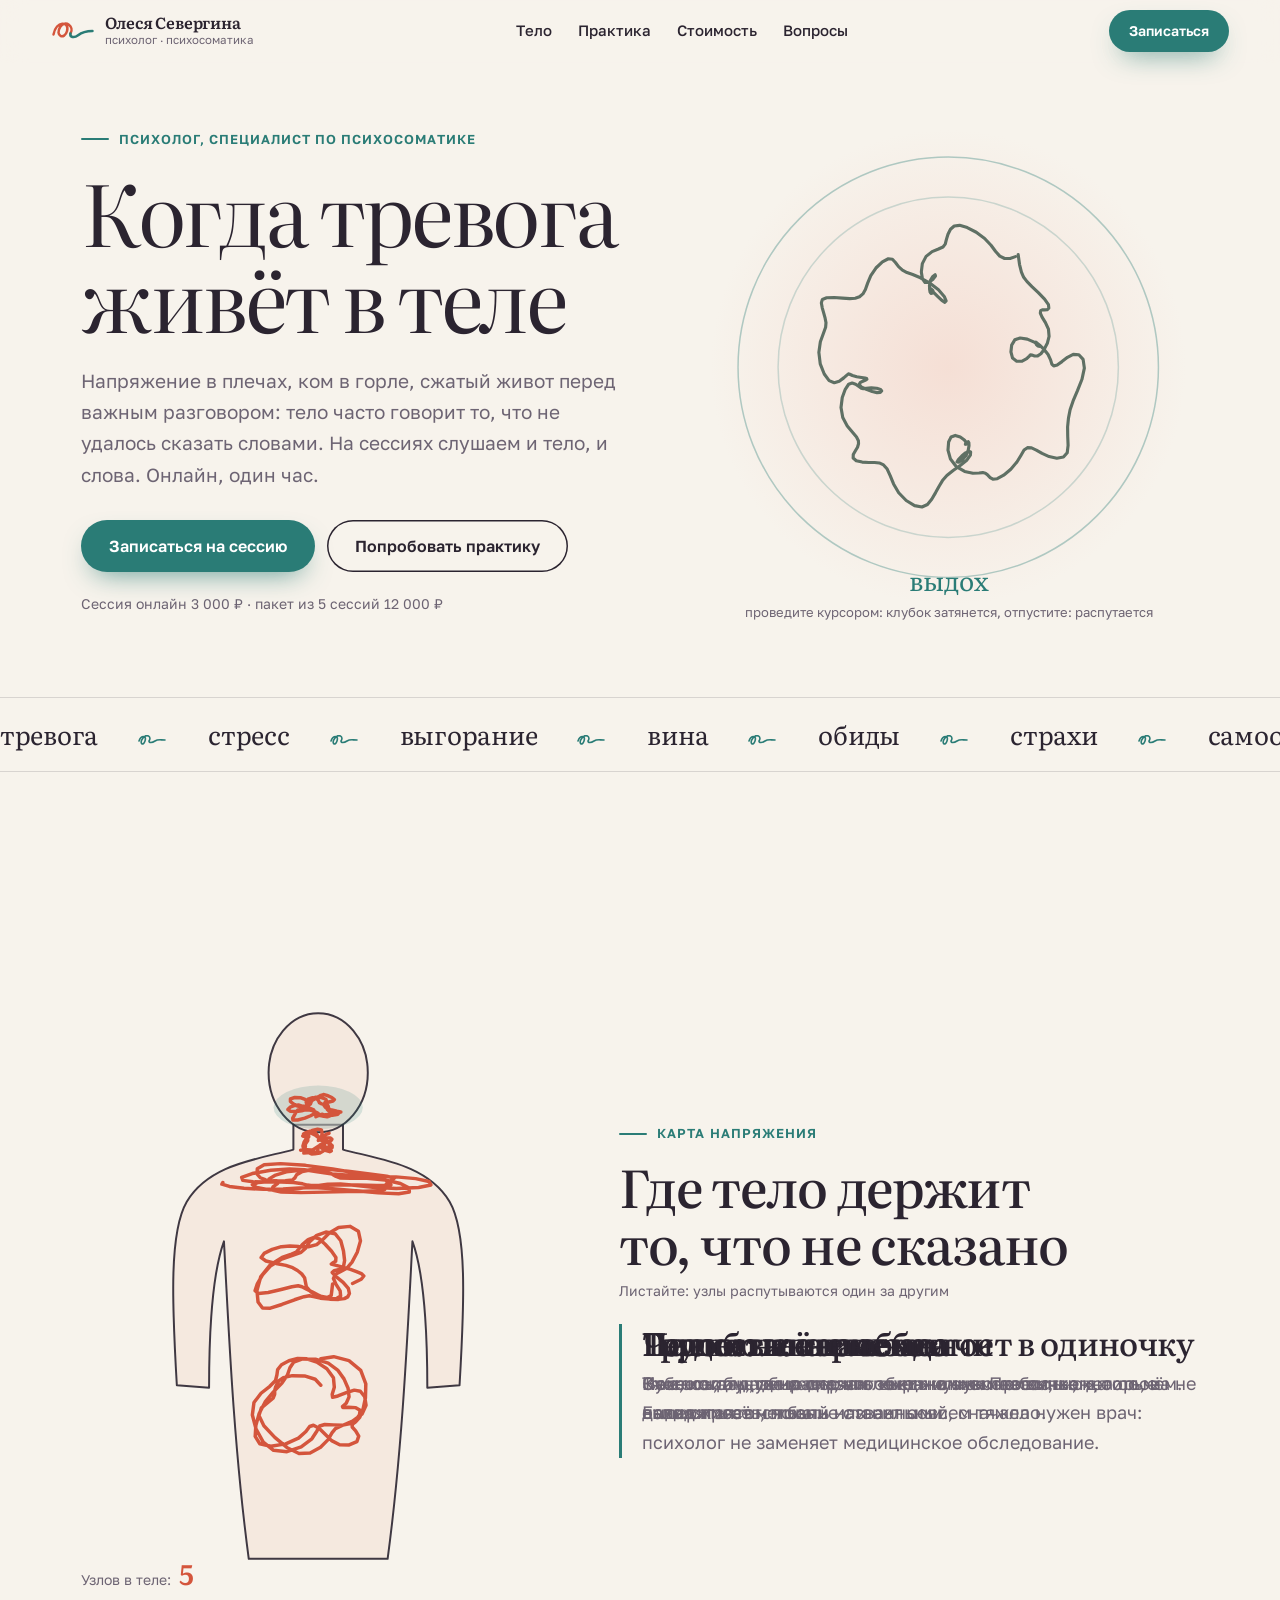
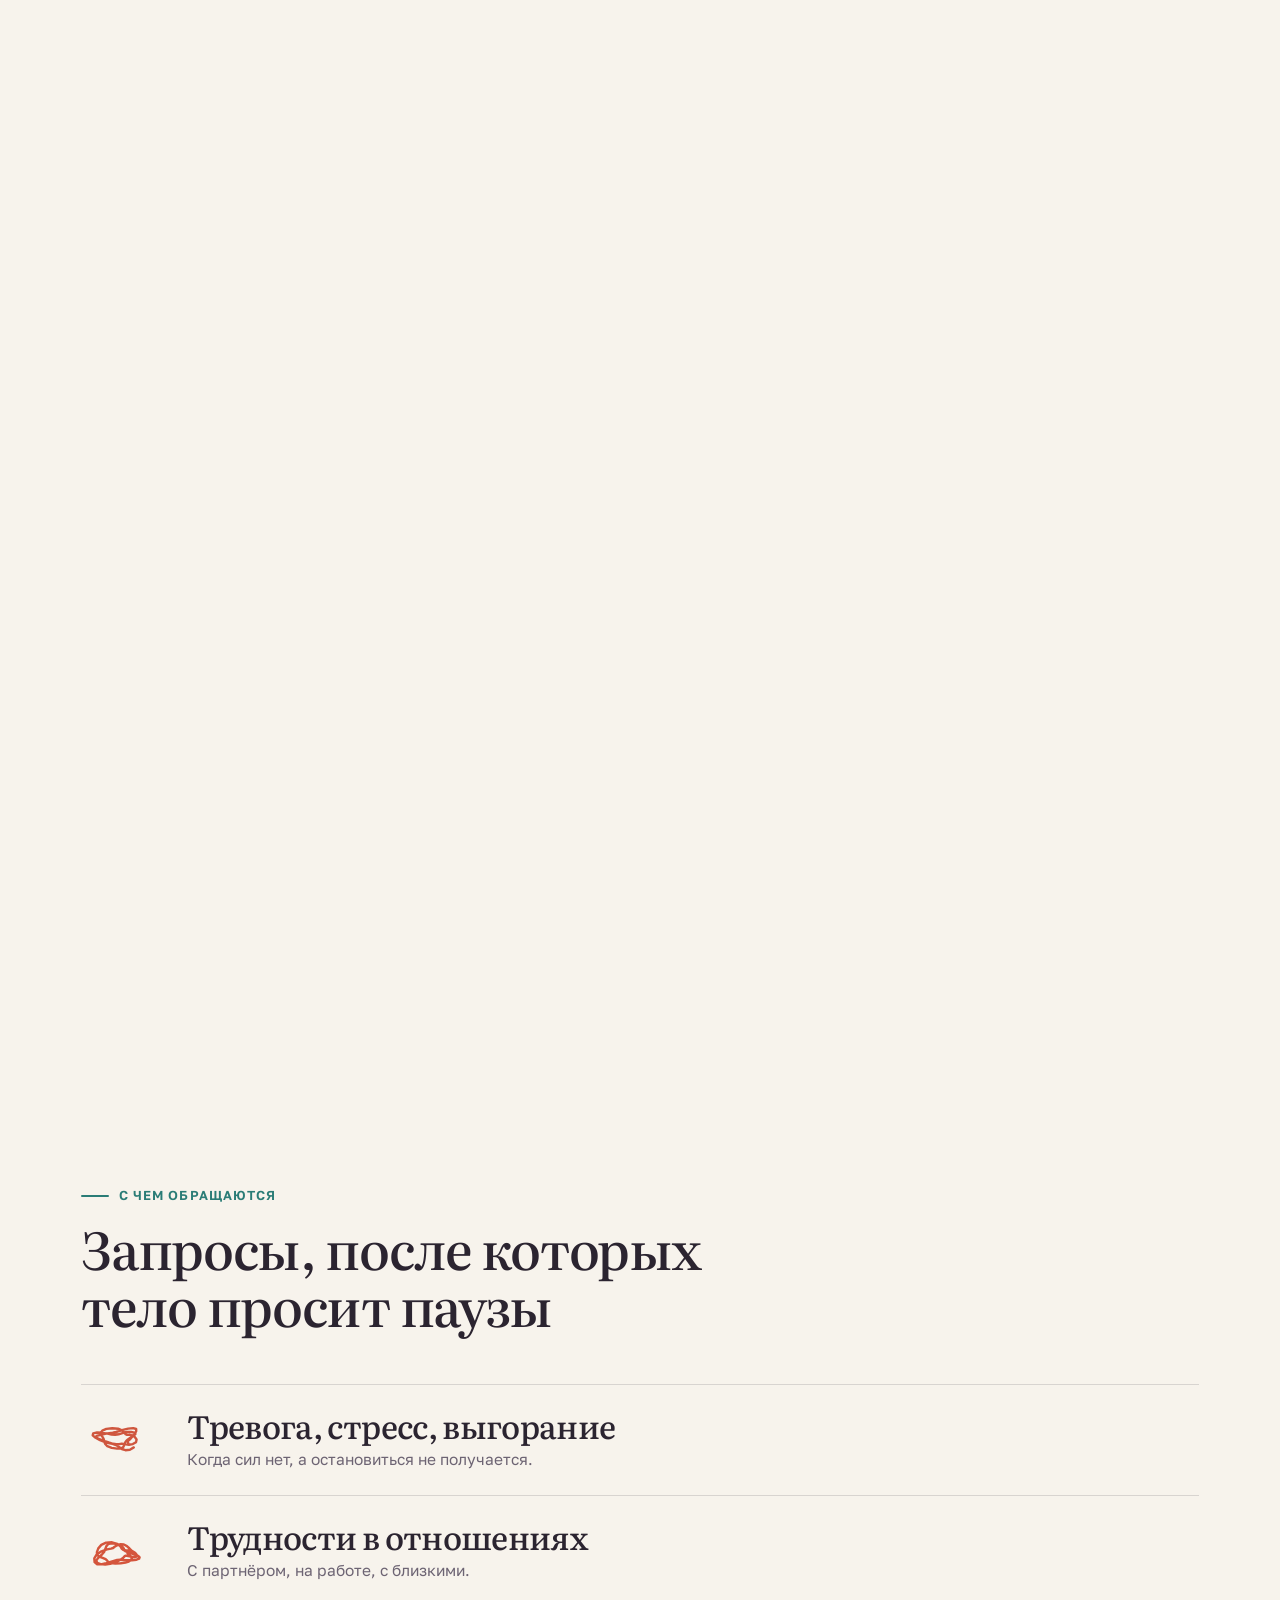
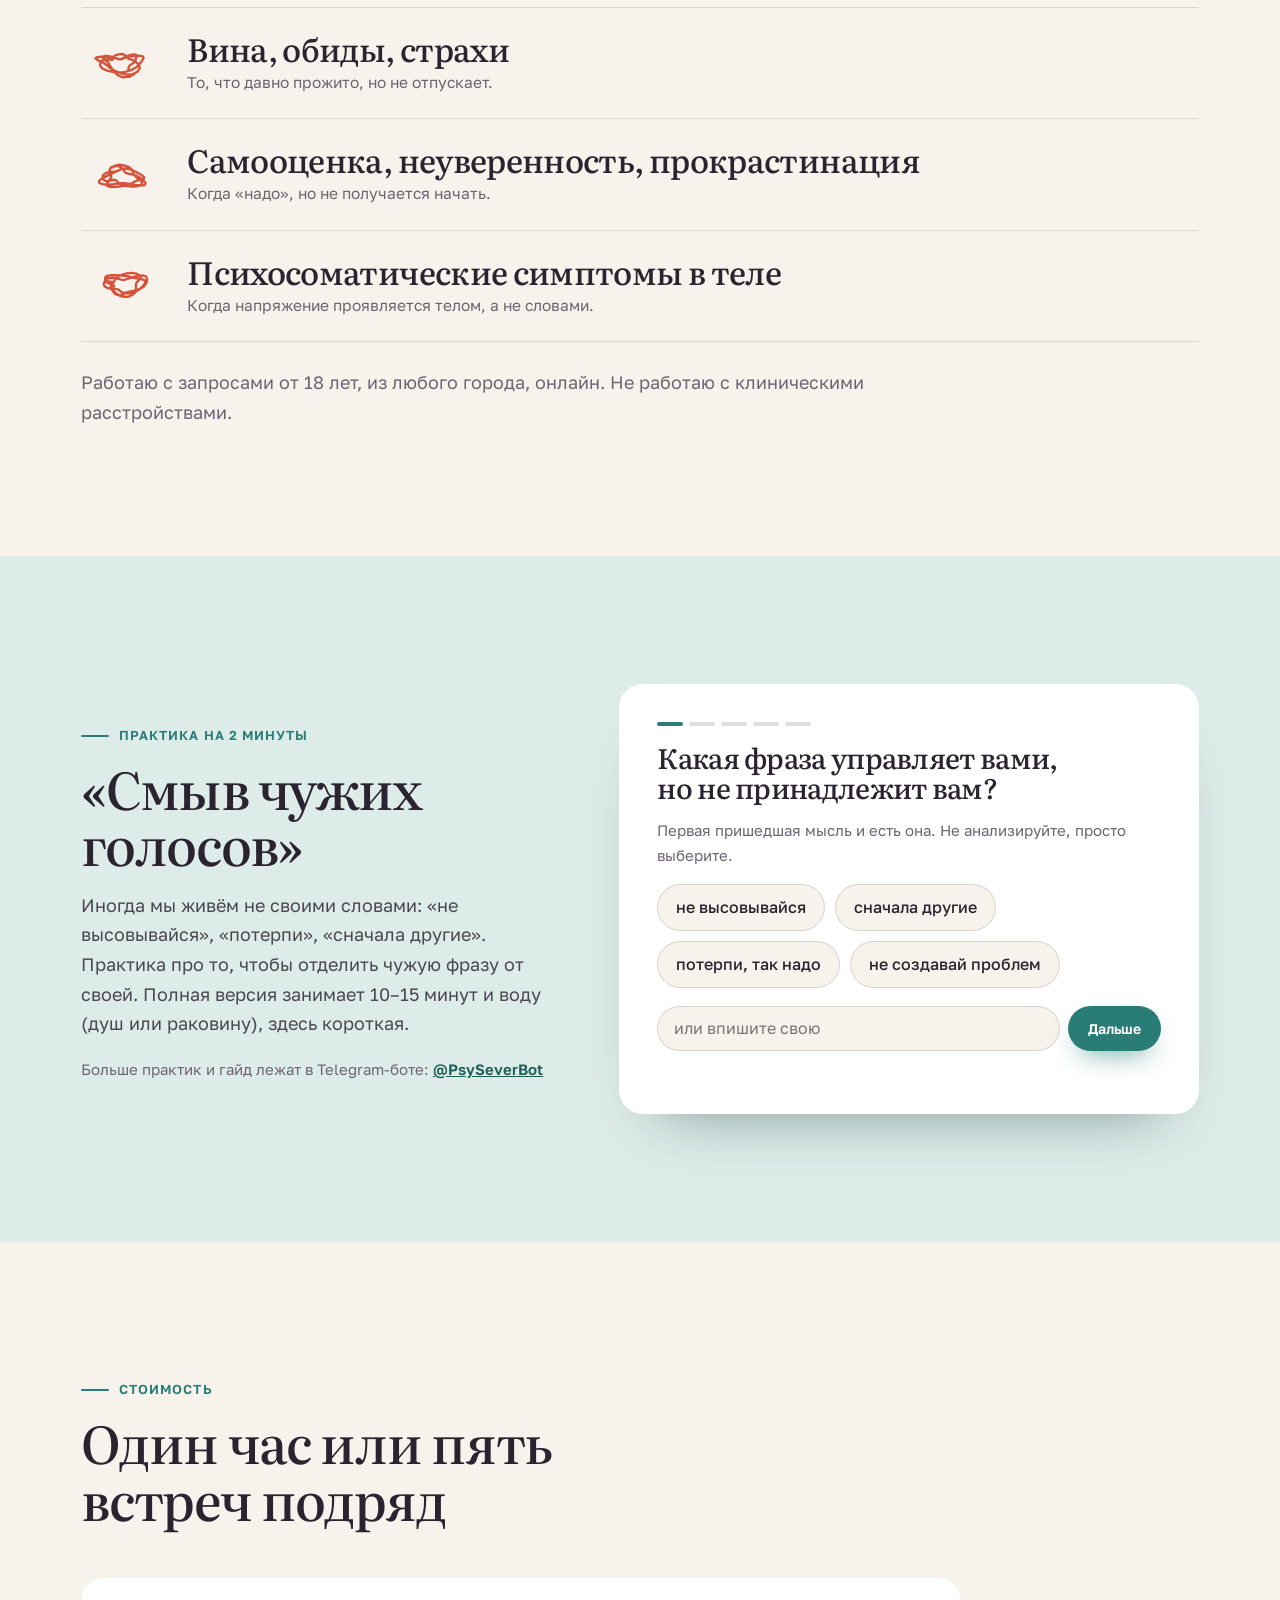
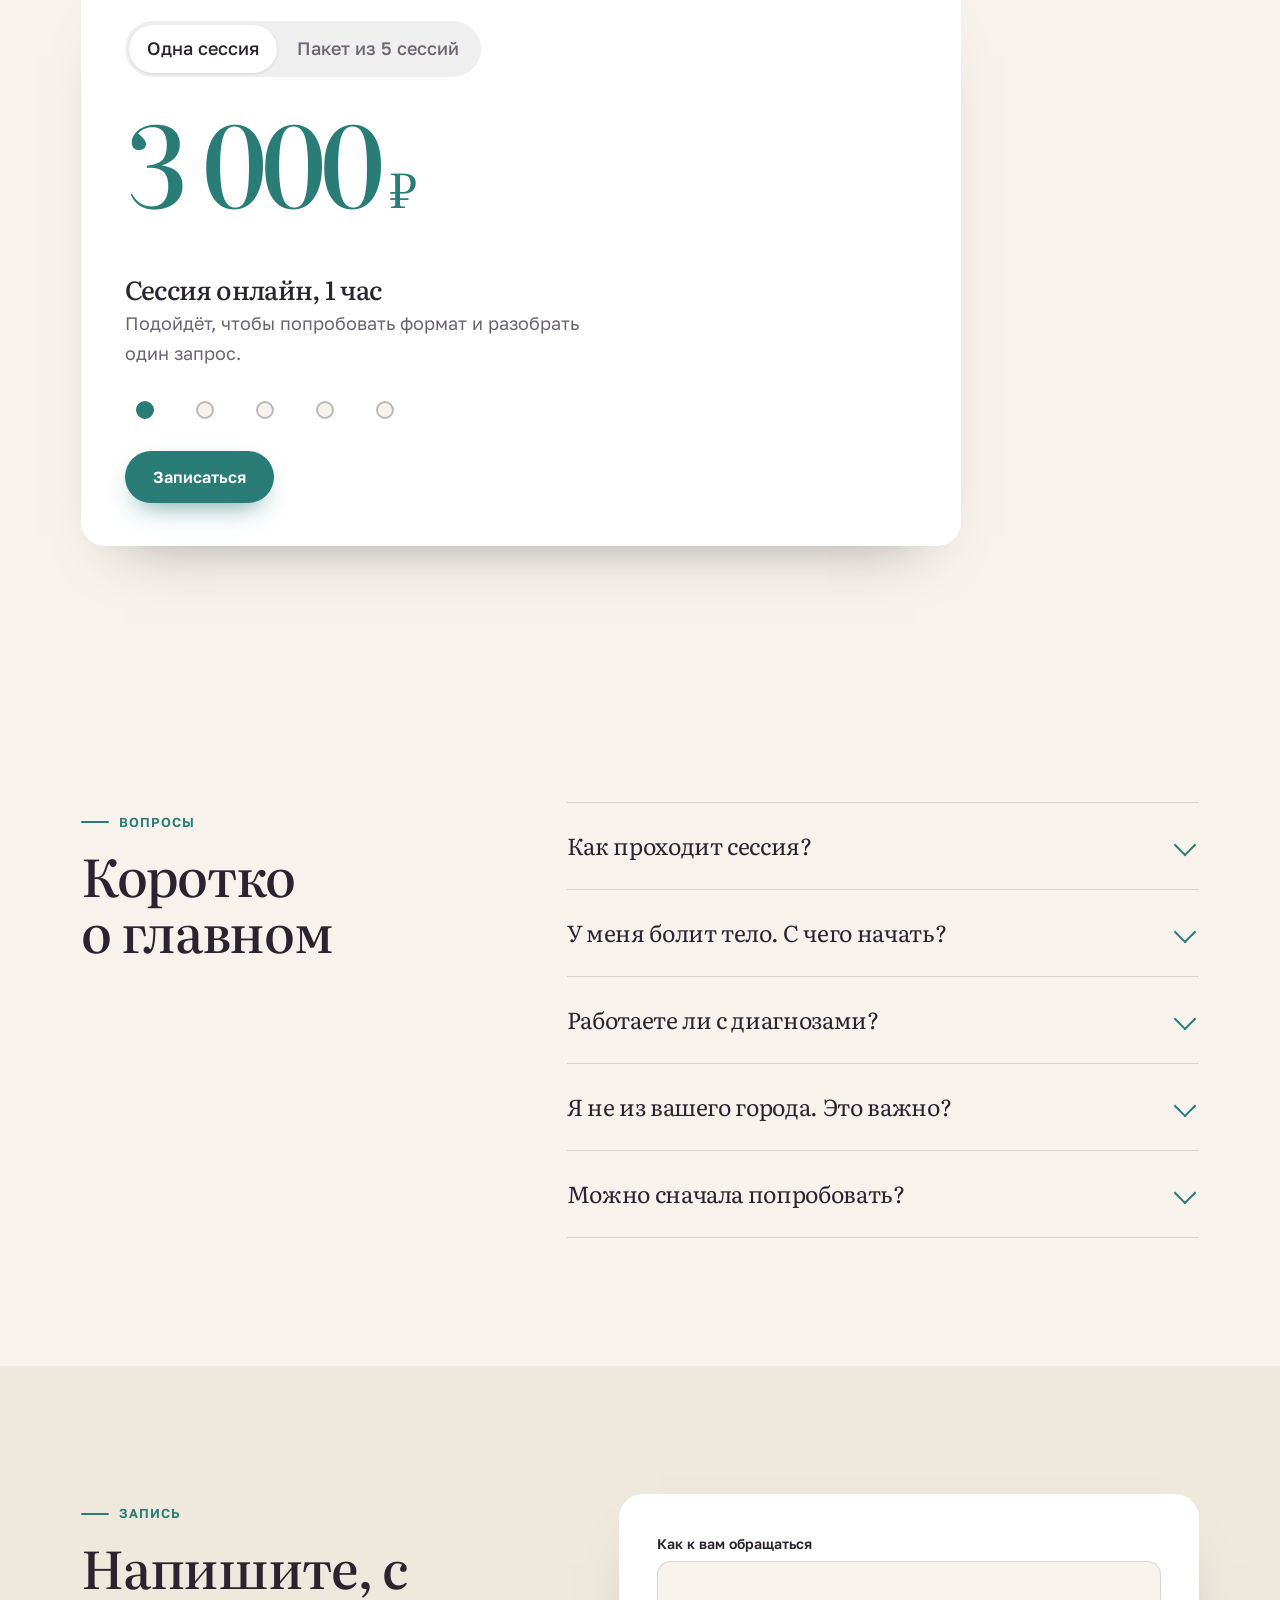
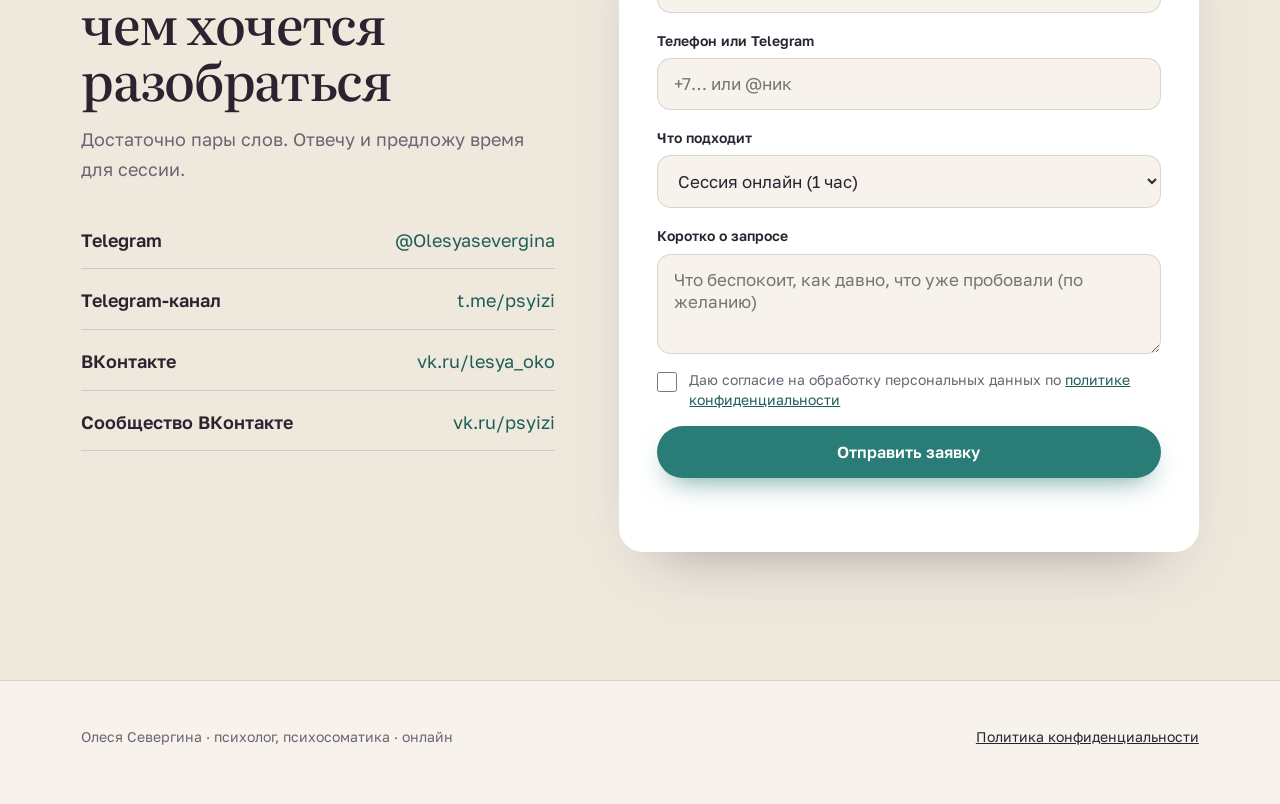
==== index.html @ e3838075 "Landing: Olesya Severgina, psychologist (psychosomatics) Co-Authored-By: Claude Sonnet 5.5 <noreply@" ====
<!doctype html>
<html lang="ru">
<head>
<meta charset="utf-8">
<meta name="viewport" content="width=device-width, initial-scale=1">
<title>Олеся Севергина: психолог, психосоматика, онлайн</title>
<meta name="description" content="Психолог, специалист по психосоматике. Тревога, стресс, выгорание, отношения, вина и обиды, напряжение в теле. Сессия онлайн 1 час, 3 000 ₽, пакет из 5 сессий 12 000 ₽.">
<meta property="og:type" content="website">
<meta property="og:title" content="Когда тревога живёт в теле: психолог Олеся Севергина">
<meta property="og:description" content="Психосоматика и психологическая помощь онлайн. Сессия 1 час, 3 000 ₽.">
<meta name="theme-color" content="#F7F3EC">
<link rel="icon" href="data:image/svg+xml,%3Csvg xmlns='http://www.w3.org/2000/svg' viewBox='0 0 64 64'%3E%3Crect width='64' height='64' rx='18' fill='%23F7F3EC'/%3E%3Cpath d='M8 34c2-14 22-16 18-4s-16 6-8-4 18-2 14 8c-1 3 4 5 9 2s9-2 13-2' stroke='%232A7C76' stroke-width='5' stroke-linecap='round' fill='none'/%3E%3C/svg%3E">
<link rel="preconnect" href="https://fonts.googleapis.com">
<link rel="preconnect" href="https://fonts.gstatic.com" crossorigin>
<link href="https://fonts.googleapis.com/css2?family=Literata:opsz,wght@7..72,300..800&family=Golos+Text:wght@400..700&display=swap" rel="stylesheet">
<link rel="stylesheet" href="motion.css">
<link rel="stylesheet" href="styles.css">
<script src="motion.js" defer></script>
<script src="script.js" defer></script>
</head>
<body>
<a class="skip" href="#main">К содержимому</a>

<header class="bar" id="bar">
  <a class="logo" href="#top" aria-label="Олеся Севергина, наверх">
    <svg viewBox="0 0 52 40" aria-hidden="true"><path d="M3 24C6 8 22 8 19 20 16 31 4 26 11 15 17 6 28 15 23 23" stroke="#D4553C" stroke-width="3" stroke-linecap="round" fill="none"/><path d="M23 23c-1 4 4 6 9 2 5-4 11-5 17-5" stroke="#2A7C76" stroke-width="3" stroke-linecap="round" fill="none"/></svg>
    <span>Олеся Севергина<small>психолог · психосоматика</small></span>
  </a>
  <nav class="nav" aria-label="Разделы">
    <a href="#body" data-roll>Тело</a>
    <a href="#practice" data-roll>Практика</a>
    <a href="#price" data-roll>Стоимость</a>
    <a href="#faq" data-roll>Вопросы</a>
  </nav>
  <a class="btn btn--sm" href="#form" data-magnetic>Записаться</a>
</header>

<main id="main">
<section class="hero" id="top">
  <div class="wrap hero__grid">
    <div>
      <span class="eyebrow">Психолог, специалист по психосоматике</span>
      <h1><span data-wave data-wave-min="380" data-wave-max="760" data-wave-radius="170">Когда тревога живёт в теле</span></h1>
      <p class="hero__sub">Напряжение в плечах, ком в горле, сжатый живот перед важным разговором: тело часто говорит то, что не удалось сказать словами. На сессиях слушаем и тело, и слова. Онлайн, один час.</p>
      <div class="hero__cta">
        <a class="btn" href="#form" data-magnetic>Записаться на сессию</a>
        <a class="btn btn--ghost" href="#practice" data-magnetic>Попробовать практику</a>
      </div>
      <p class="hero__note">Сессия онлайн 3 000 ₽ · пакет из 5 сессий 12 000 ₽</p>
    </div>
    <figure class="breath" id="breath" aria-label="Клубок линий, который распутывается в ровное кольцо. Проведите курсором: клубок снова затягивается.">
      <svg viewBox="0 0 400 400" aria-hidden="true">
        <defs><radialGradient id="rg" cx="50%" cy="50%" r="50%"><stop offset="0" stop-color="#F5DED4" stop-opacity=".95"/><stop offset="1" stop-color="#F5DED4" stop-opacity="0"/></radialGradient></defs>
        <g class="breath__g">
          <circle cx="200" cy="200" r="190" fill="url(#rg)"/>
          <circle class="ring r1" cx="200" cy="200" r="168" fill="none"/>
          <circle class="ring r2" cx="200" cy="200" r="136" fill="none"/>
          <path id="heroKnot" fill="none" stroke-linecap="round" stroke-linejoin="round"/>
        </g>
      </svg>
      <figcaption><span id="breathWord">выдох</span><em>проведите курсором: клубок затянется, отпустите: распутается</em></figcaption>
    </figure>
  </div>
  <div class="ticker" aria-hidden="true"><div class="ticker__t"><span>тревога</span><span>стресс</span><span>выгорание</span><span>вина</span><span>обиды</span><span>страхи</span><span>самооценка</span><span>прокрастинация</span><span>напряжение в теле</span><span>тревога</span><span>стресс</span><span>выгорание</span><span>вина</span><span>обиды</span><span>страхи</span><span>самооценка</span><span>прокрастинация</span><span>напряжение в теле</span></div></div>
</section>

<section class="scene" id="body" aria-labelledby="bodyH">
  <div class="scene__pin">
    <div class="wrap scene__grid">
      <div class="scene__fig">
        <svg viewBox="0 0 360 500" role="img" aria-label="Контур тела. Пять узлов напряжения: челюсть, горло, плечи, грудь, живот. По мере прокрутки узлы распутываются.">
          <path class="silh" d="M160 120 L160 140 C130 148 92 152 74 182 C60 206 62 262 66 330 L92 332 C92 280 96 236 104 214 C108 290 112 380 124 470 L236 470 C248 380 252 290 256 214 C264 236 268 280 268 332 L294 330 C298 262 300 206 286 182 C268 152 230 148 200 140 L200 120 Z"/>
          <ellipse class="silh" cx="180" cy="78" rx="40" ry="48"/>
          <g id="halos"></g>
          <g id="knots"></g>
        </svg>
        <div class="scene__count" aria-live="off">Узлов в теле: <b id="knotN">5</b></div>
      </div>
      <div class="scene__txt">
        <span class="eyebrow" data-scramble>Карта напряжения</span>
        <h2 id="bodyH">Где тело держит то, что не сказано</h2>
        <p class="scene__hint">Листайте: узлы распутываются один за другим</p>
        <ol class="steps" id="steps">
          <li class="on"><b>Челюсть: терпение</b><span>Зубы сжаты, лицо держит выражение. Привычка выдерживать, пока не станет совсем тяжело.</span></li>
          <li><b>Горло: невысказанное</b><span>Ком, когда нужно сказать «нет» или «мне больно», а слова не находятся.</span></li>
          <li><b>Плечи: всё на себе</b><span>Тяжесть, будто на плечах лежит чужая ответственность, и отложить её нельзя.</span></li>
          <li><b>Грудь: вина и обида</b><span>Сжатие там, где застряли обиды и чувство вины, которые давно просятся быть названными.</span></li>
          <li><b>Живот: тревога</b><span>Скручивает перед разговором, решением, встречей. Организм готовится к опасности, которой может и не быть.</span></li>
          <li><b>Тело больше не молчит в одиночку</b><span>На сессии разбираем, что именно сжимается, когда и о чём. Если симптом новый или сильный, сначала нужен врач: психолог не заменяет медицинское обследование.</span></li>
        </ol>
      </div>
    </div>
  </div>
</section>

<section class="sec" id="asks">
  <div class="wrap">
    <div class="sec__head" data-reveal>
      <span class="eyebrow">С чем обращаются</span>
      <h2>Запросы, после которых тело просит паузы</h2>
    </div>
    <ul class="asks" id="asks" data-stagger>
      <li><svg class="knot" viewBox="0 0 70 44" aria-hidden="true"><path/></svg><div><b>Тревога, стресс, выгорание</b><span>Когда сил нет, а остановиться не получается.</span></div></li>
      <li><svg class="knot" viewBox="0 0 70 44" aria-hidden="true"><path/></svg><div><b>Трудности в отношениях</b><span>С партнёром, на работе, с близкими.</span></div></li>
      <li><svg class="knot" viewBox="0 0 70 44" aria-hidden="true"><path/></svg><div><b>Вина, обиды, страхи</b><span>То, что давно прожито, но не отпускает.</span></div></li>
      <li><svg class="knot" viewBox="0 0 70 44" aria-hidden="true"><path/></svg><div><b>Самооценка, неуверенность, прокрастинация</b><span>Когда «надо», но не получается начать.</span></div></li>
      <li><svg class="knot" viewBox="0 0 70 44" aria-hidden="true"><path/></svg><div><b>Психосоматические симптомы в теле</b><span>Когда напряжение проявляется телом, а не словами.</span></div></li>
    </ul>
    <p class="asks__foot" data-reveal>Работаю с запросами от 18 лет, из любого города, онлайн. Не работаю с клиническими расстройствами.</p>
  </div>
</section>

<section class="sec practice" id="practice">
  <div class="wrap pr__grid">
    <div data-reveal>
      <span class="eyebrow">Практика на 2 минуты</span>
      <h2>«Смыв чужих голосов»</h2>
      <p class="lead">Иногда мы живём не своими словами: «не высовывайся», «потерпи», «сначала другие». Практика про то, чтобы отделить чужую фразу от своей. Полная версия занимает 10–15 минут и воду (душ или раковину), здесь короткая.</p>
      <p class="pr__bot">Больше практик и гайд лежат в Telegram-боте: <a href="https://t.me/PsySeverBot" target="_blank" rel="noopener">@PsySeverBot</a></p>
    </div>
    <div class="card pr" id="pr" data-reveal>
      <noscript>Практика работает с включённым JavaScript. Гайд есть в боте @PsySeverBot.</noscript>
    </div>
  </div>
</section>

<section class="sec price" id="price">
  <div class="wrap">
    <div class="sec__head" data-reveal>
      <span class="eyebrow">Стоимость</span>
      <h2>Один час или пять встреч подряд</h2>
    </div>
    <div class="price__box" data-reveal>
      <div class="price__tabs" data-pill role="tablist" aria-label="Формат">
        <button data-pill-item role="tab" data-m="one" aria-selected="true">Одна сессия</button>
        <button data-pill-item role="tab" data-m="five">Пакет из 5 сессий</button>
      </div>
      <div class="price__main">
        <div class="price__num"><b id="pNum">3 000</b><span>₽</span></div>
        <div class="price__txt"><h3 id="pTitle">Сессия онлайн, 1 час</h3><p id="pText">Подойдёт, чтобы попробовать формат и разобрать один запрос.</p></div>
      </div>
      <svg class="price__dots" viewBox="0 0 300 30" aria-hidden="true"><g id="pDots"></g></svg>
      <a class="btn" href="#form" id="pBtn" data-magnetic>Записаться</a>
    </div>
  </div>
</section>

<section class="sec" id="faq">
  <div class="wrap faq">
    <div class="sec__head" data-reveal>
      <span class="eyebrow">Вопросы</span>
      <h2>Коротко о главном</h2>
    </div>
    <div class="faq__list" data-reveal>
      <details><summary>Как проходит сессия?</summary><p>Онлайн, длится один час. Как удобнее подключиться, договоримся при записи.</p></details>
      <details><summary>У меня болит тело. С чего начать?</summary><p>Сначала к врачу: важно исключить медицинские причины. Если ничего не найдено или симптомы возвращаются на фоне стресса, их можно разбирать на сессиях.</p></details>
      <details><summary>Работаете ли с диагнозами?</summary><p>С клиническими расстройствами не работаю. Если не уверены, подходит ли вам формат, напишите, подскажу.</p></details>
      <details><summary>Я не из вашего города. Это важно?</summary><p>Нет, сессии проходят онлайн, город не имеет значения.</p></details>
      <details><summary>Можно сначала попробовать?</summary><p>Да, начните с практики выше или с гайда в боте <a href="https://t.me/PsySeverBot" target="_blank" rel="noopener">@PsySeverBot</a>, а потом решите, нужна ли сессия.</p></details>
    </div>
  </div>
</section>

<section class="sec form" id="form">
  <div class="wrap form__box">
    <div data-reveal>
      <span class="eyebrow">Запись</span>
      <h2 style="margin:14px 0 18px">Напишите, с чем хочется разобраться</h2>
      <p style="color:var(--mute)">Достаточно пары слов. Отвечу и предложу время для сессии.</p>
      <ul class="links">
        <li><a href="https://t.me/Olesyasevergina" target="_blank" rel="noopener">Telegram <span>@Olesyasevergina</span></a></li>
        <li><a href="https://t.me/psyizi" target="_blank" rel="noopener">Telegram-канал <span>t.me/psyizi</span></a></li>
        <li><a href="https://vk.ru/lesya_oko" target="_blank" rel="noopener">ВКонтакте <span>vk.ru/lesya_oko</span></a></li>
        <li><a href="https://vk.ru/psyizi" target="_blank" rel="noopener">Сообщество ВКонтакте <span>vk.ru/psyizi</span></a></li>
      </ul>
    </div>
    <form class="fm" id="leadForm" novalidate data-reveal>
      <label>Как к вам обращаться<input type="text" name="name" autocomplete="name" required></label>
      <label>Телефон или Telegram<input type="text" name="contact" autocomplete="tel" required placeholder="+7… или @ник"></label>
      <label>Что подходит
        <select name="service" id="svc">
          <option>Сессия онлайн (1 час)</option>
          <option>Пакет из 5 сессий</option>
          <option>Пока не знаю, нужен совет</option>
        </select>
      </label>
      <label>Коротко о запросе<textarea name="comment" placeholder="Что беспокоит, как давно, что уже пробовали (по желанию)"></textarea></label>
      <input class="hp" type="text" name="_gotcha" tabindex="-1" autocomplete="off" aria-hidden="true">
      <label class="agree"><input type="checkbox" name="consent" id="consent"><span>Даю согласие на обработку персональных данных по <a href="privacy.html" target="_blank" rel="noopener">политике конфиденциальности</a></span></label>
      <button class="btn" type="submit" data-magnetic>Отправить заявку</button>
      <p class="fm__msg" id="msg" role="status" aria-live="polite"></p>
    </form>
  </div>
</section>
</main>

<footer>
  <div class="wrap">
    <span>Олеся Севергина · психолог, психосоматика · онлайн</span>
    <span><a href="privacy.html">Политика конфиденциальности</a></span>
  </div>
</footer>
</body>
</html>
---- motion.css ----
/* motion-kit: токены и стили эффектов. Светлая тема. Цвета переопределять под бренд клиента. */
:root{
  /* пружины: "stiffness damping" (из designbookmark motion studies) */
  --spring-follow:900 50;
  --spring-settle:280 22;
  --spring-soft:260 24;
  --spring-lead:620 36;
  --spring-trail:190 19;
  --spring-pop:520 16;
  --spring-fade:420 32;
  --stagger:45;               /* мс между элементами */

  /* бренд: менять под клиента */
  --mk-bg:#fafaf7;
  --mk-surface:#fff;
  --mk-text:#16181d;
  --mk-muted:#6b7280;
  --mk-accent:#e4572e;
  --mk-on-accent:#fff;
  --mk-fill:rgba(22,24,29,.06);

  --mk-r-pill:999px;
  --mk-r-card:24px;
  --mk-ease-out:cubic-bezier(.22,1,.36,1);   /* для CSS-переходов, где пружина избыточна */
}

/* reveal: класс mk-reveal ставит JS, без JS элементы видны */
.mk-on .mk-reveal{opacity:0;transform:translate3d(0,22px,0);transition:opacity .7s var(--mk-ease-out),transform .8s var(--mk-ease-out);transition-delay:var(--d,0ms)}
.mk-on .mk-reveal.mk-in{opacity:1;transform:none}

/* magnetic: будем двигать только transform */
[data-magnetic]{will-change:transform}

/* roll: две копии буквы, верхняя уезжает, нижняя заезжает */
.mk-roll{display:inline-flex;overflow:hidden;line-height:1.15;vertical-align:bottom}
.mk-roll__c{display:inline-block;position:relative;height:1.15em;overflow:hidden}
.mk-roll__c>span{display:block;transition:transform .5s var(--mk-ease-out);transition-delay:calc(var(--i)*14ms)}
.mk-roll__c>span+span{position:absolute;inset:0;transform:translateY(110%)}
.mk-roll:hover .mk-roll__c>span:first-child,.mk-roll:focus-visible .mk-roll__c>span:first-child{transform:translateY(-110%)}
.mk-roll:hover .mk-roll__c>span+span,.mk-roll:focus-visible .mk-roll__c>span+span{transform:none}

/* pill: резиновый хайлайт */
.mk-pill{position:relative;display:inline-flex;gap:2px;padding:4px;border-radius:var(--mk-r-pill);background:var(--mk-fill)}
.mk-pill__hl{position:absolute;top:4px;bottom:4px;left:0;border-radius:var(--mk-r-pill);background:var(--mk-surface);box-shadow:0 1px 3px rgba(22,24,29,.12);pointer-events:none;will-change:transform,width}
.mk-pill [data-pill-item]{position:relative;z-index:1;padding:9px 18px;border:0;background:none;border-radius:var(--mk-r-pill);font:inherit;font-weight:500;color:var(--mk-muted);cursor:pointer;transition:color .2s}
.mk-pill [data-pill-item].is-active{color:var(--mk-text)}

@media (prefers-reduced-motion:reduce){
  .mk-on .mk-reveal{opacity:1;transform:none;transition:none}
  .mk-roll__c>span{transition:none}
}
---- styles.css ----
:root{
  --paper:#F7F3EC;--paper2:#EFE8DD;--blush:#F5DED4;--tint:#DDECE9;
  --ink:#2B2430;--mute:#6D6473;--knot:#D4553C;--calm:#2A7C76;--calm-d:#1E5E59;--line:rgba(43,36,48,.15);--white:#fff;
  --ff-d:'Literata',Georgia,'Times New Roman',serif;--ff-t:'Golos Text',system-ui,-apple-system,'Segoe UI',Arial,sans-serif;
  --r:24px;--gut:clamp(16px,4vw,56px);--max:1220px;
  --mk-bg:var(--paper);--mk-surface:#fff;--mk-text:var(--ink);--mk-muted:var(--mute);--mk-accent:var(--calm);--mk-on-accent:#fff;--mk-fill:rgba(43,36,48,.07);
}
*{box-sizing:border-box}
html{scroll-behavior:auto;-webkit-text-size-adjust:100%}
body{margin:0;background:var(--paper);color:var(--ink);font:400 clamp(16px,1vw + 12px,18px)/1.65 var(--ff-t);overflow-x:hidden}
img,svg{max-width:100%}
a{color:inherit}
h1,h2,h3{font-family:var(--ff-d);font-weight:500;letter-spacing:-.025em;line-height:1.08;margin:0;text-wrap:balance;overflow-wrap:anywhere}
h2{font-size:clamp(28px,4.4vw,52px)}
p{margin:0}
.wrap{max-width:var(--max);margin:0 auto;padding:0 var(--gut)}
.eyebrow{font-size:13px;font-weight:600;letter-spacing:.08em;text-transform:uppercase;color:var(--calm);display:inline-flex;gap:10px;align-items:center}
.eyebrow::before{content:'';width:28px;height:2px;background:var(--calm);border-radius:2px}
.skip{position:absolute;left:-999px}.skip:focus{left:8px;top:8px;background:#fff;padding:8px 12px;z-index:99}
:focus-visible{outline:3px solid var(--calm);outline-offset:3px;border-radius:6px}

.bar{position:fixed;inset:0 0 auto 0;z-index:50;display:flex;align-items:center;justify-content:space-between;gap:16px;padding:10px var(--gut);background:rgba(247,243,236,.86);backdrop-filter:blur(12px);-webkit-backdrop-filter:blur(12px);border-bottom:1px solid transparent;transition:border-color .3s}
.bar.show{border-color:var(--line)}
.logo{display:flex;align-items:center;gap:10px;text-decoration:none;line-height:1.1}
.logo svg{width:44px;height:34px;flex:none}
.logo span{font-family:var(--ff-d);font-weight:600;font-size:16px;letter-spacing:-.01em}
.logo small{display:block;font:400 11.5px/1.3 var(--ff-t);color:var(--mute);letter-spacing:0;margin-top:2px}
.nav{display:flex;gap:26px;font-weight:500;font-size:15px}
.nav a{text-decoration:none}
.btn{display:inline-flex;align-items:center;justify-content:center;gap:10px;min-height:52px;padding:0 28px;border:0;border-radius:99px;background:var(--calm);color:#fff;font:600 16px/1 var(--ff-t);text-decoration:none;cursor:pointer;box-shadow:0 12px 28px -12px rgba(42,124,118,.8);transition:background .2s}
.btn:hover{background:var(--calm-d)}
.btn--ghost{background:transparent;color:var(--ink);box-shadow:inset 0 0 0 1.5px var(--ink)}
.btn--ghost:hover{background:var(--ink);color:#fff}
.btn--sm{min-height:42px;padding:0 20px;font-size:14px}

/* hero */
.hero{padding:clamp(100px,13vh,140px) 0 36px;position:relative}
.hero__grid{display:grid;grid-template-columns:1.05fr .95fr;gap:clamp(24px,5vw,64px);align-items:center}
.hero h1{font-size:clamp(40px,6.6vw,86px);margin:18px 0 0;font-weight:500;line-height:1.02;letter-spacing:-.04em}
.hero__sub{margin-top:24px;max-width:34em;color:var(--mute);font-size:clamp(16px,1.2vw + 10px,19px)}
.hero__cta{display:flex;flex-wrap:wrap;gap:12px;margin-top:30px}
.hero__note{margin-top:20px;font-size:14px;color:var(--mute)}
.breath{margin:0;position:relative;touch-action:pan-y}
.breath svg{width:100%;height:auto;display:block;overflow:visible}
.breath__g{transform-origin:200px 200px;animation:breathe 8s ease-in-out infinite}
@keyframes breathe{0%,100%{transform:scale(.94)}50%{transform:scale(1.04)}}
.ring{stroke:var(--calm);stroke-width:1.2;opacity:.35}.r2{opacity:.22}
.breath figcaption{position:absolute;left:0;right:0;bottom:-6px;text-align:center;font-size:13px;color:var(--mute)}
.breath figcaption span{display:block;font-family:var(--ff-d);font-size:26px;color:var(--calm);font-weight:400;letter-spacing:-.01em}
.breath figcaption em{font-style:normal}
.ticker{margin-top:80px;border-block:1px solid var(--line);overflow:hidden;white-space:nowrap}
.ticker__t{display:inline-flex;gap:40px;padding:15px 0;animation:tick 42s linear infinite;font-family:var(--ff-d);font-size:clamp(18px,2vw,26px);letter-spacing:-.01em;color:var(--ink)}
.ticker__t span::after{content:'';display:inline-block;width:30px;height:10px;margin-left:40px;background:url("data:image/svg+xml,%3Csvg xmlns='http://www.w3.org/2000/svg' viewBox='0 0 30 10'%3E%3Cpath d='M1 6c2-6 8-6 6 0s-6 2-2-3 9-1 6 3c0 2 3 2 6 0s5-1 10-1' stroke='%232A7C76' stroke-width='1.6' fill='none' stroke-linecap='round'/%3E%3C/svg%3E") no-repeat center}
@keyframes tick{to{transform:translateX(-50%)}}

/* scene */
.scene{height:560vh;position:relative}
.scene__pin{position:sticky;top:0;height:100vh;height:100svh;display:flex;align-items:center;padding-top:56px}
.scene__grid{display:grid;grid-template-columns:.9fr 1.1fr;gap:clamp(20px,5vw,80px);align-items:center;width:100%}
.scene__fig{position:relative;display:flex;justify-content:center}
.scene__fig svg{height:min(74vh,620px);width:auto;max-width:100%;overflow:visible}
.silh{fill:rgba(245,222,212,.55);stroke:var(--ink);stroke-width:1.6;stroke-linejoin:round;opacity:.9}
.halo{fill:var(--calm);opacity:0;transition:opacity .5s}
.halo.on{opacity:.16;animation:halo 2.4s ease-in-out infinite}
@keyframes halo{50%{opacity:.07}}
.scene__count{position:absolute;left:0;bottom:0;font-size:14px;color:var(--mute)}
.scene__count b{font-family:var(--ff-d);font-size:28px;font-weight:600;color:var(--knot);margin-left:4px;display:inline-block;min-width:1ch}
.scene__txt h2{margin:14px 0 8px}
.scene__hint{color:var(--mute);font-size:14px;margin-bottom:22px}
.steps{list-style:none;margin:0;padding:0;display:grid}
.steps li{grid-area:1/1;align-self:start;opacity:0;transform:translateY(14px);transition:opacity .45s,transform .55s cubic-bezier(.22,1,.36,1);pointer-events:none;padding-left:20px;border-left:3px solid var(--calm)}
.steps li.on{opacity:1;transform:none;pointer-events:auto}
.steps b{display:block;font-family:var(--ff-d);font-weight:500;font-size:clamp(22px,2.6vw,32px);letter-spacing:-.02em;line-height:1.15;margin-bottom:8px}
.steps span{display:block;color:var(--mute);max-width:32em}
.scene.static{height:auto}
.scene.static .scene__pin{position:static;height:auto;padding:110px 0 40px}
.scene.static .steps{gap:22px}
.scene.static .steps li{grid-area:auto;opacity:1;transform:none}

/* sections */
.sec{padding:clamp(72px,10vw,130px) 0}
.sec__head{max-width:760px;margin-bottom:clamp(30px,4vw,54px)}
.sec__head h2{margin-top:14px}
.asks{list-style:none;margin:0;padding:0;border-top:1px solid var(--line)}
.asks li{display:grid;grid-template-columns:84px 1fr;gap:18px;align-items:center;padding:22px 4px;border-bottom:1px solid var(--line);cursor:default;transition:background .3s,padding .3s}
.asks li:hover{background:rgba(221,236,233,.45);padding-left:14px}
.asks .knot{width:70px;height:44px;overflow:visible}
.asks .knot path{fill:none;stroke-linecap:round;stroke-linejoin:round}
.asks b{display:block;font-family:var(--ff-d);font-weight:500;font-size:clamp(20px,2.6vw,32px);letter-spacing:-.02em;line-height:1.15}
.asks span{color:var(--mute);font-size:15.5px}
.asks__foot{margin-top:26px;color:var(--mute);max-width:44em}

/* practice */
.practice{background:var(--tint);position:relative}
.pr__grid{display:grid;grid-template-columns:.9fr 1.1fr;gap:clamp(24px,5vw,72px);align-items:center}
.practice h2{margin:14px 0 18px}
.lead{color:var(--ink);opacity:.82;max-width:32em}
.pr__bot{margin-top:18px;font-size:15px;color:var(--mute)}
.pr__bot a{color:var(--calm-d);font-weight:600}
.card{background:#fff;border-radius:var(--r);box-shadow:0 34px 60px -40px rgba(30,60,58,.55)}
.pr{position:relative;overflow:hidden;min-height:430px;padding:clamp(22px,3vw,38px);display:flex;flex-direction:column;gap:16px}
.pr__dots{display:flex;gap:6px}
.pr__dots i{width:26px;height:4px;border-radius:4px;background:var(--line);transition:background .3s}
.pr__dots i.on{background:var(--calm)}
.pr h3{font-size:clamp(21px,2.4vw,28px);font-weight:500}
.pr__sub{color:var(--mute);font-size:15px}
.opts{display:flex;flex-wrap:wrap;gap:10px}
.opt{font:500 16px/1.2 var(--ff-t);padding:13px 18px;border-radius:99px;border:1.5px solid var(--line);background:var(--paper);color:var(--ink);cursor:pointer;transition:border-color .2s,background .2s,transform .2s}
.opt:hover{border-color:var(--calm);background:var(--tint)}
.pr__own{display:flex;gap:8px;margin-top:2px}
.pr__own input{flex:1;min-width:0;font:400 16px/1.2 var(--ff-t);padding:12px 16px;border-radius:99px;border:1.5px solid var(--line);background:var(--paper);color:var(--ink)}
.pr__own input:focus{outline:none;border-color:var(--calm)}
.phrase{font-family:var(--ff-d);font-size:clamp(30px,4.6vw,52px);line-height:1.08;letter-spacing:-.03em;color:var(--knot);overflow-wrap:anywhere;min-height:2.2em;display:flex;align-items:center;position:relative;z-index:1}
.phrase.own{color:var(--calm)}
.phrase span{display:inline-block;white-space:pre;transition:transform .9s cubic-bezier(.5,0,.9,.4),opacity .9s,filter .9s;transition-delay:calc(var(--i)*38ms)}
.washing .phrase span{transform:translateY(120px) rotate(calc(var(--r)*1deg));opacity:0;filter:blur(7px)}
.water{position:absolute;left:-10%;right:-10%;bottom:0;height:0;pointer-events:none;z-index:0}
.water svg{position:absolute;left:0;width:100%;bottom:100%;height:46px;display:block}
.water::before{content:'';position:absolute;inset:0;background:rgba(42,124,118,.26)}
.washing .water{animation:rise 2.1s cubic-bezier(.5,.1,.3,1) forwards}
@keyframes rise{0%{height:0}70%{height:112%}100%{height:112%}}
.pr__actions{display:flex;flex-wrap:wrap;gap:10px;margin-top:auto;position:relative;z-index:1}
.pr .res p{color:var(--mute);font-size:15.5px;max-width:32em}
.pr .fade{animation:fin .6s cubic-bezier(.22,1,.36,1)}
@keyframes fin{from{opacity:0;transform:translateY(12px)}}

/* price */
.price__box{background:#fff;border-radius:var(--r);padding:clamp(22px,3.4vw,44px);display:grid;gap:26px;justify-items:start;box-shadow:0 34px 60px -44px rgba(43,36,48,.5);max-width:880px}
.price__tabs button{white-space:nowrap}
.price__main{display:flex;gap:clamp(18px,4vw,48px);align-items:center;flex-wrap:wrap}
.price__num{font-family:var(--ff-d);display:flex;align-items:baseline;gap:8px;color:var(--calm);font-variant-numeric:tabular-nums}
.price__num b{font-size:clamp(56px,10vw,112px);font-weight:500;letter-spacing:-.05em;line-height:1}
.price__num span{font-size:clamp(28px,4vw,48px)}
.price__txt{max-width:26em}
.price__txt h3{font-size:clamp(20px,2.4vw,26px);margin-bottom:6px}
.price__txt p{color:var(--mute)}
.price__dots{width:min(100%,300px);height:30px;overflow:visible}

/* faq */
.faq{display:grid;grid-template-columns:.8fr 1.2fr;gap:clamp(24px,5vw,72px)}
.faq .sec__head{margin:0}
details{border-bottom:1px solid var(--line);padding:4px 0}
details:first-child{border-top:1px solid var(--line)}
summary{list-style:none;cursor:pointer;padding:20px 40px 20px 0;font-family:var(--ff-d);font-size:clamp(18px,2vw,23px);letter-spacing:-.015em;position:relative}
summary::-webkit-details-marker{display:none}
summary::after{content:'';position:absolute;right:6px;top:50%;width:14px;height:14px;margin-top:-9px;border-right:2px solid var(--calm);border-bottom:2px solid var(--calm);transform:rotate(45deg);transition:transform .3s}
details[open] summary::after{transform:rotate(-135deg);margin-top:-3px}
details p{padding:0 0 22px;color:var(--mute);max-width:36em}
details a{color:var(--calm-d);font-weight:600}

/* form */
.form{background:var(--paper2)}
.form__box{display:grid;grid-template-columns:.9fr 1.1fr;gap:clamp(24px,5vw,72px);align-items:start}
.links{list-style:none;margin:28px 0 0;padding:0;display:grid;gap:4px}
.links a{display:flex;justify-content:space-between;gap:14px;flex-wrap:wrap;padding:13px 0;border-bottom:1px solid var(--line);text-decoration:none;font-weight:600}
.links a span{font-weight:400;color:var(--calm-d);overflow-wrap:anywhere}
.fm{background:#fff;border-radius:var(--r);padding:clamp(20px,3vw,38px);display:grid;gap:16px;box-shadow:0 30px 60px -40px rgba(43,36,48,.5)}
.fm label{display:grid;gap:6px;font-weight:600;font-size:14px}
.fm input[type=text],.fm select,.fm textarea{width:100%;font:400 17px/1.3 var(--ff-t);padding:14px 16px;border-radius:14px;border:1.5px solid var(--line);background:var(--paper);color:var(--ink);transition:border-color .2s,background .2s}
.fm textarea{min-height:100px;resize:vertical}
.fm input:focus,.fm select:focus,.fm textarea:focus{outline:none;border-color:var(--calm);background:#fff}
.fm .hp{position:absolute;left:-9999px;width:1px;height:1px;opacity:0}
.fm label.agree{display:flex;gap:12px;align-items:flex-start;font-weight:400;font-size:14px;color:var(--mute);line-height:1.45}
.agree input{width:20px;height:20px;margin:2px 0 0;flex:none;accent-color:var(--calm)}
.agree a{color:var(--calm-d)}
.fm__msg{min-height:1.4em;font-size:14px;color:var(--calm-d);font-weight:600}
.fm__msg a{text-decoration:underline}
.fm .btn[disabled]{opacity:.6;cursor:wait}
footer{padding:44px 0 56px;border-top:1px solid var(--line);font-size:14px;color:var(--mute)}
footer .wrap{display:flex;flex-wrap:wrap;gap:12px 32px;justify-content:space-between}
footer a{color:var(--ink)}

@media (max-width:860px){
  .nav{display:none}
  .hero__grid,.pr__grid,.faq,.form__box{grid-template-columns:1fr}
  .hero{padding-top:92px}
  .breath{max-width:420px;margin:10px auto 22px}
  .ticker{margin-top:44px}
  .scene{height:520vh}
  .scene__pin{align-items:flex-start;padding-top:64px}
  .scene__grid{grid-template-columns:1fr;gap:8px}
  .scene__fig svg{height:38svh;height:38vh}
  .scene__count{position:static;position:absolute;right:0;left:auto;bottom:auto;top:0}
  .scene__txt h2{font-size:26px;margin:8px 0 4px}
  .scene__hint{margin-bottom:12px}
  .steps b{font-size:20px}
  .steps span{font-size:15px}
  .asks li{grid-template-columns:64px 1fr;gap:12px}
  .asks .knot{width:56px}
  .logo small{display:none}
  .sec{padding:64px 0}
}
@media (max-width:420px){.logo span{font-size:15px}.btn--sm{padding:0 14px}}
@media (prefers-reduced-motion:reduce){
  .ticker__t,.breath__g,.halo.on{animation:none}
  .steps li,.phrase span{transition:none}
  .washing .water{animation:none;height:0}
}
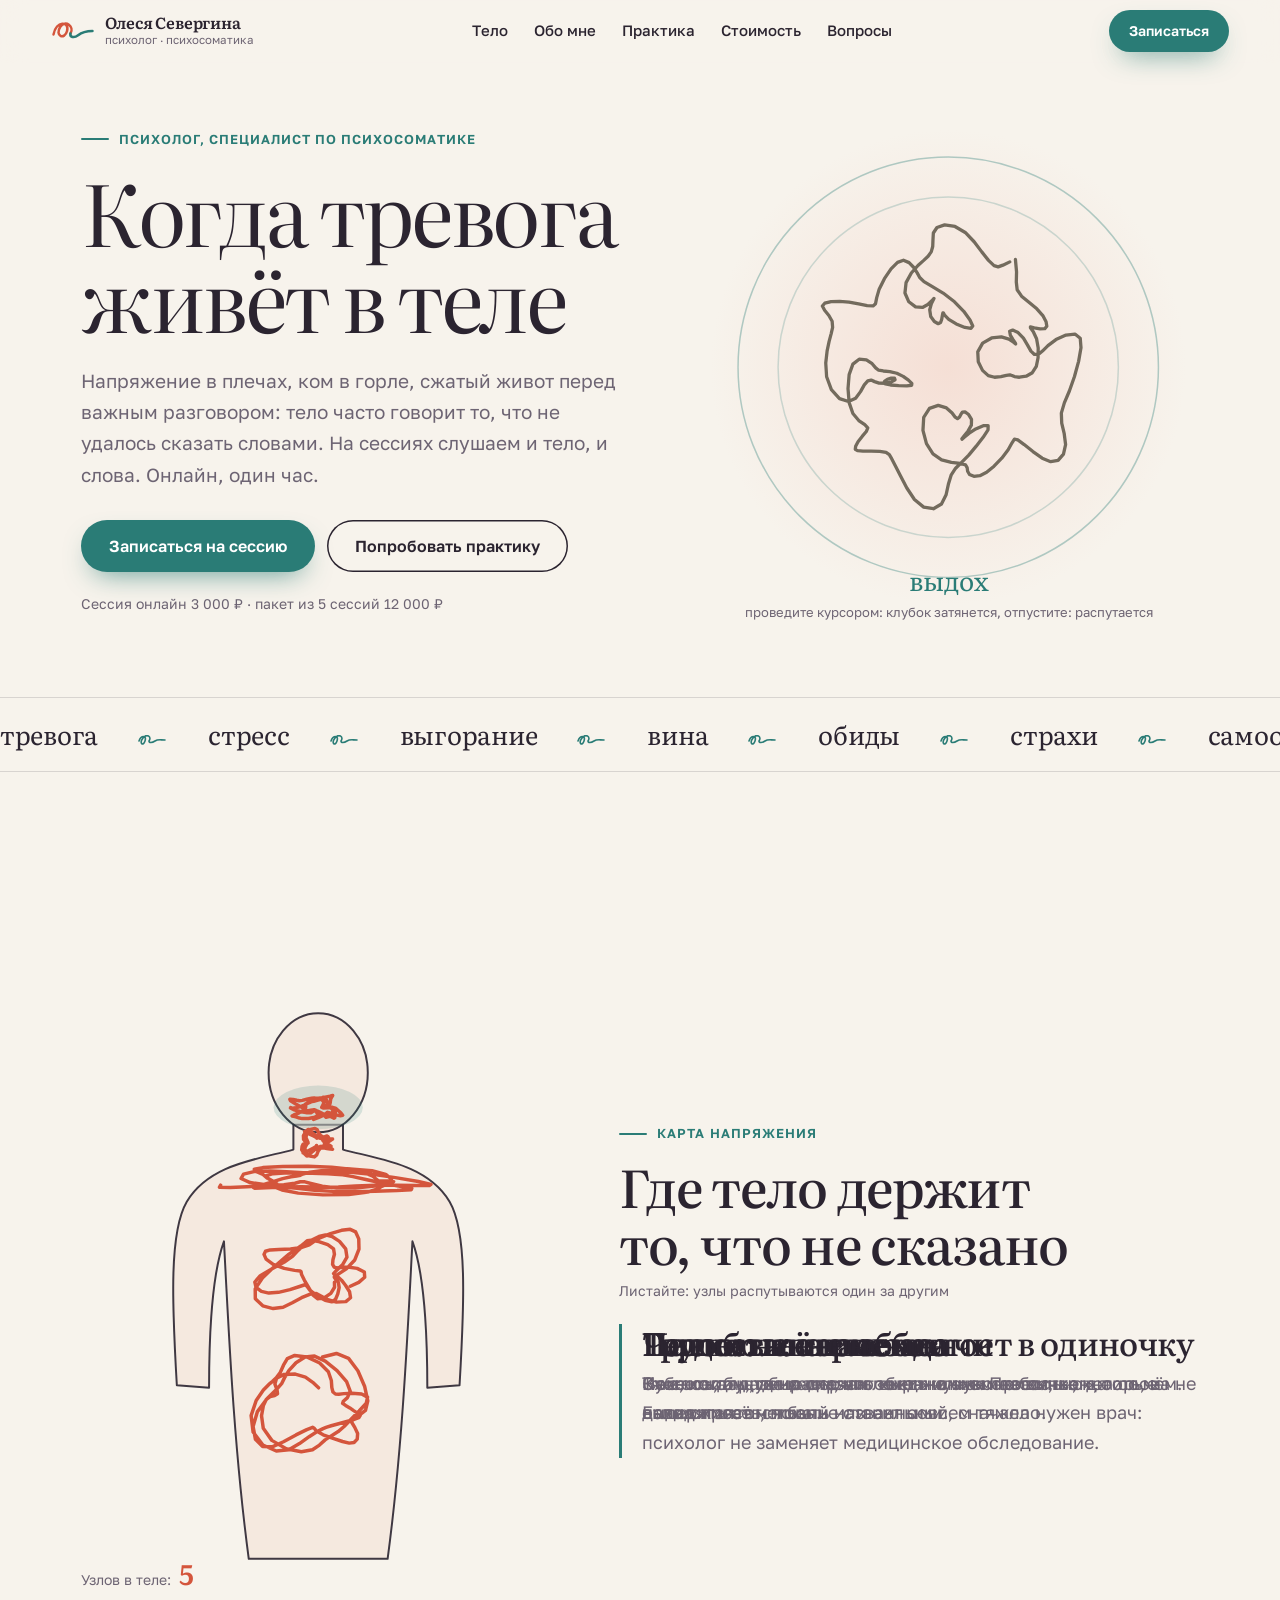
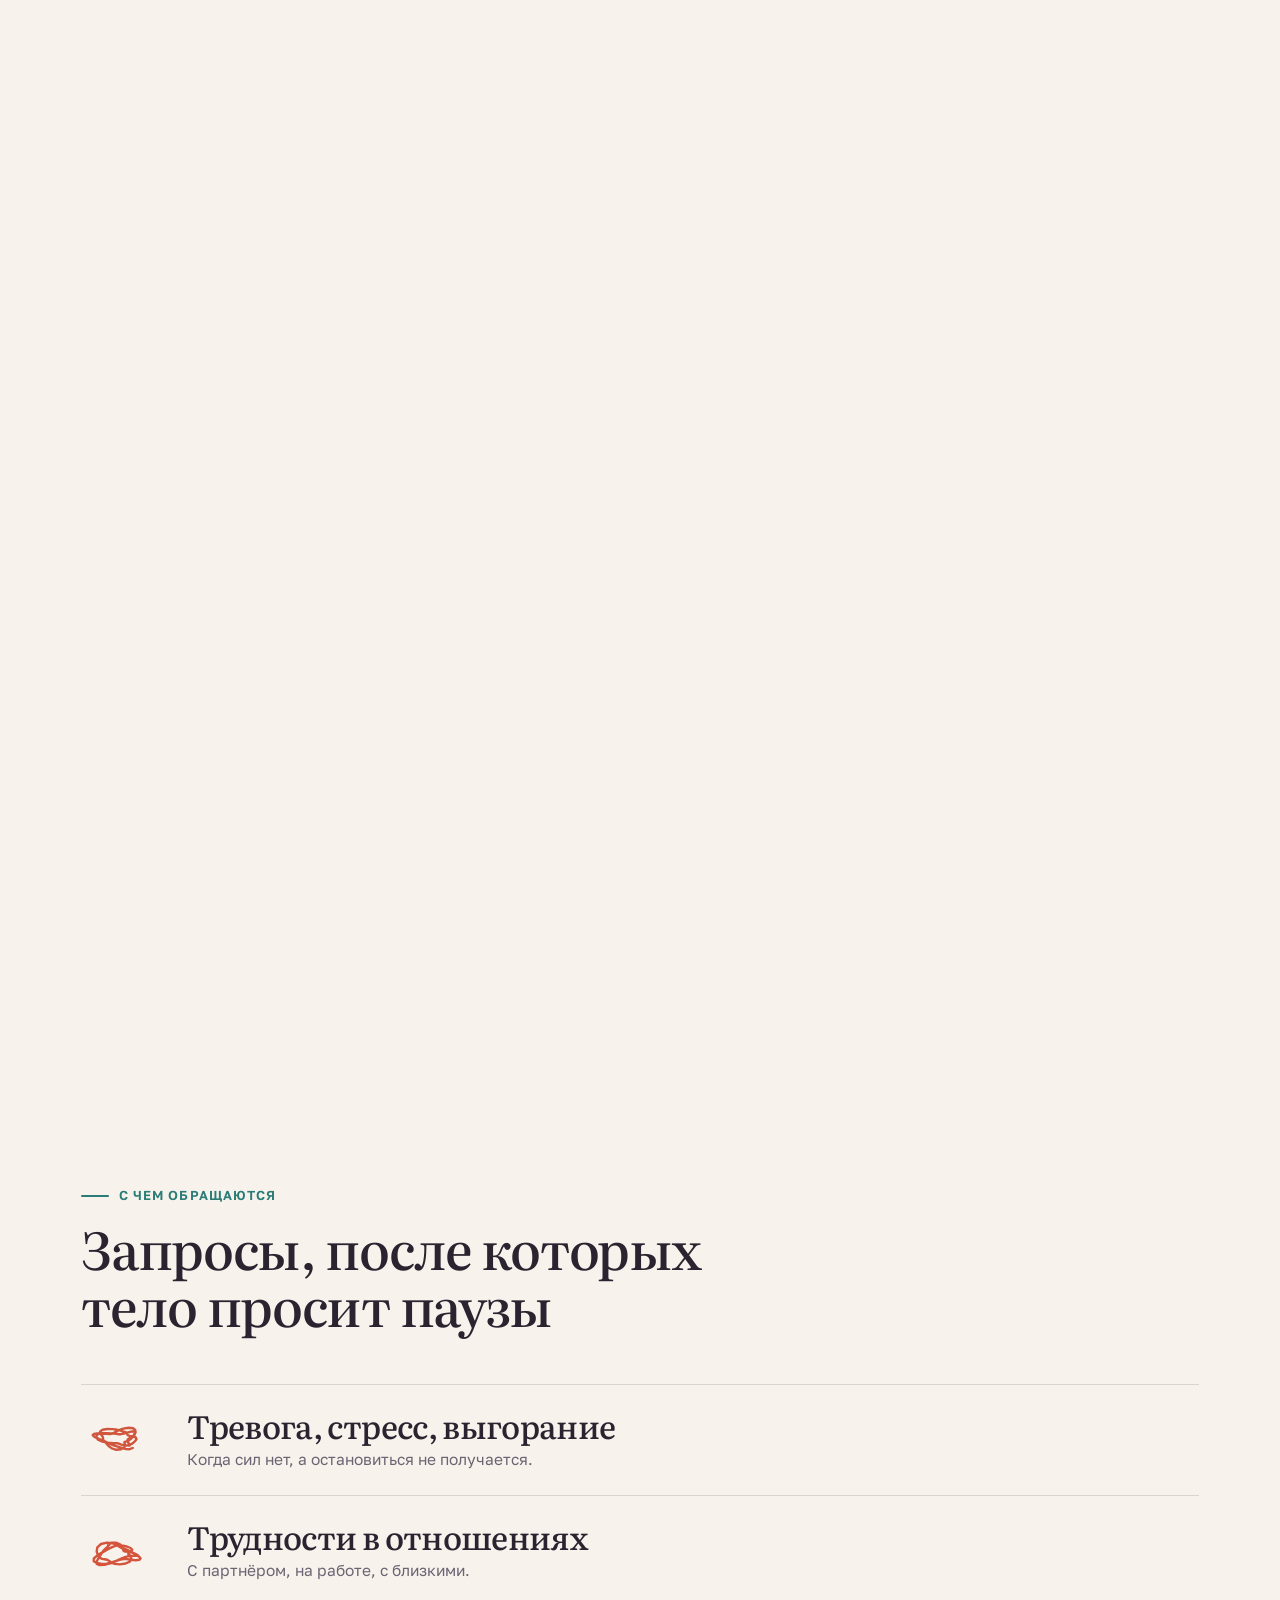
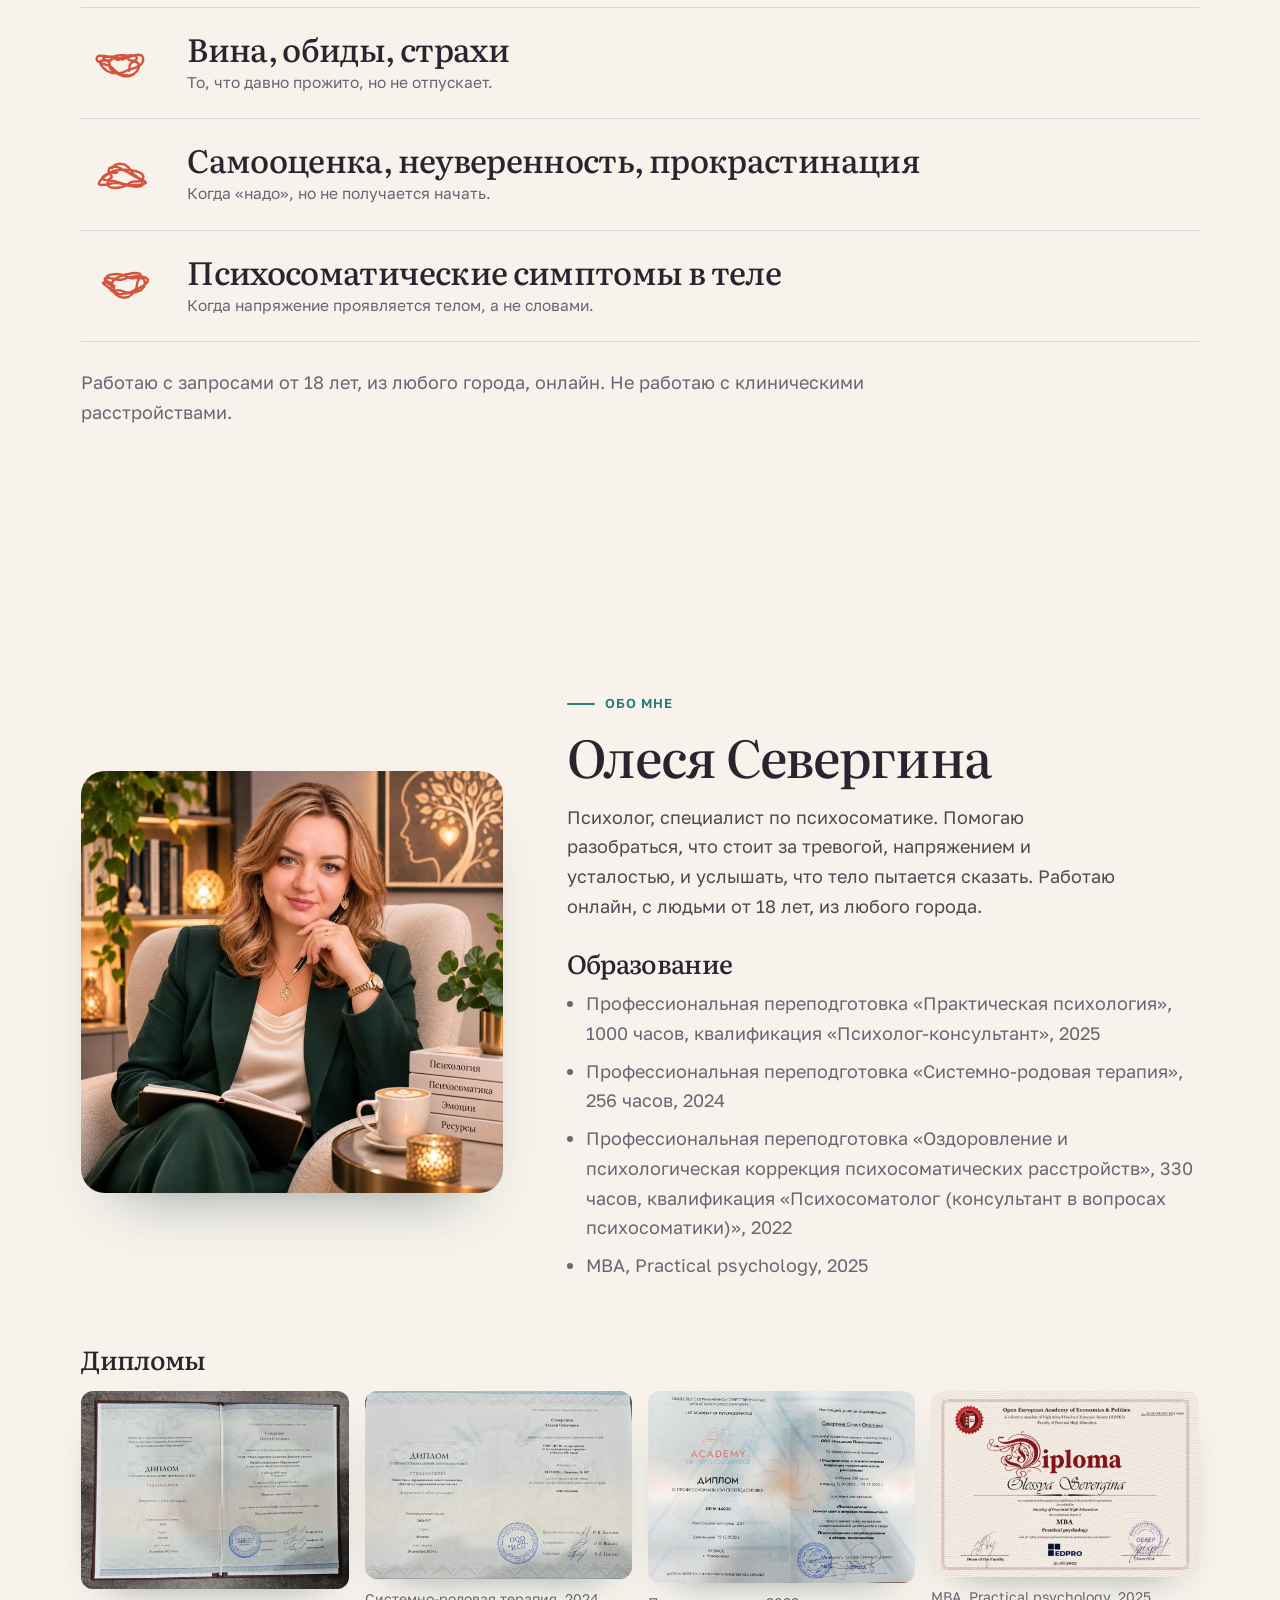
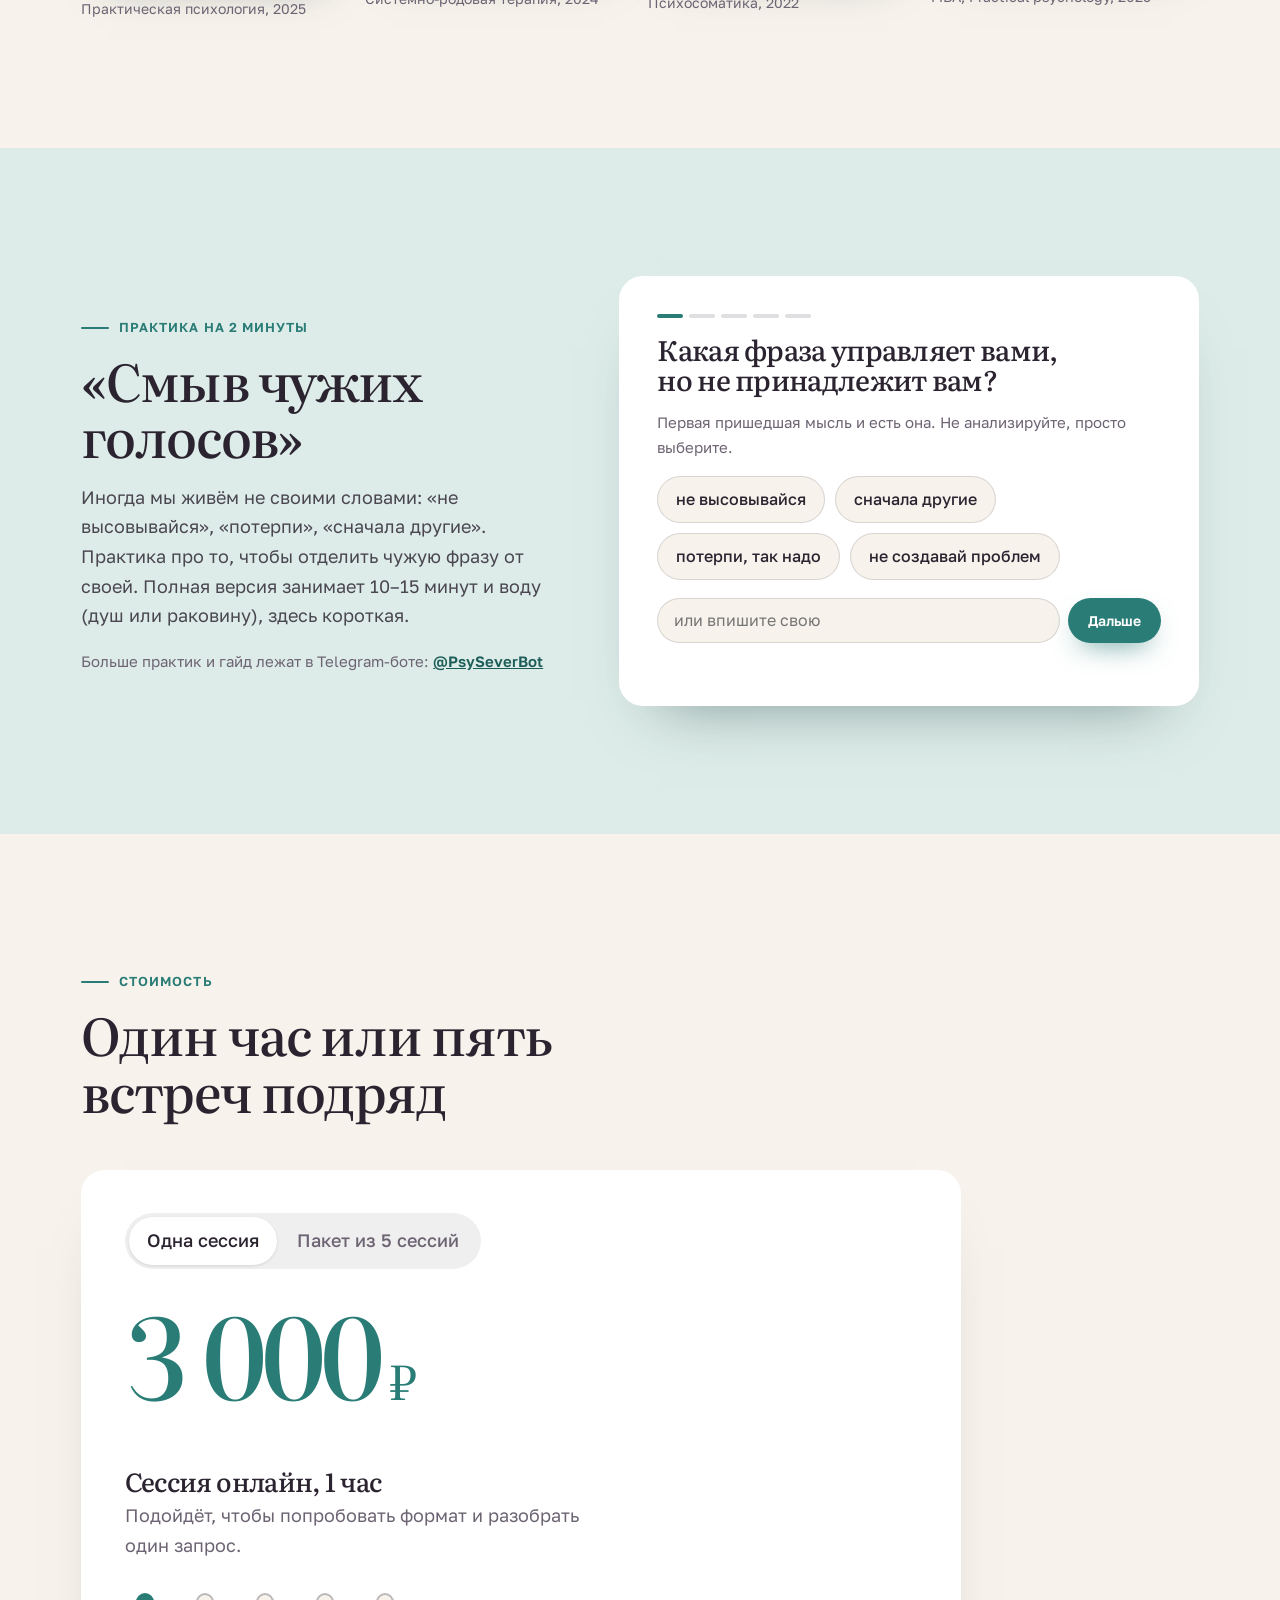
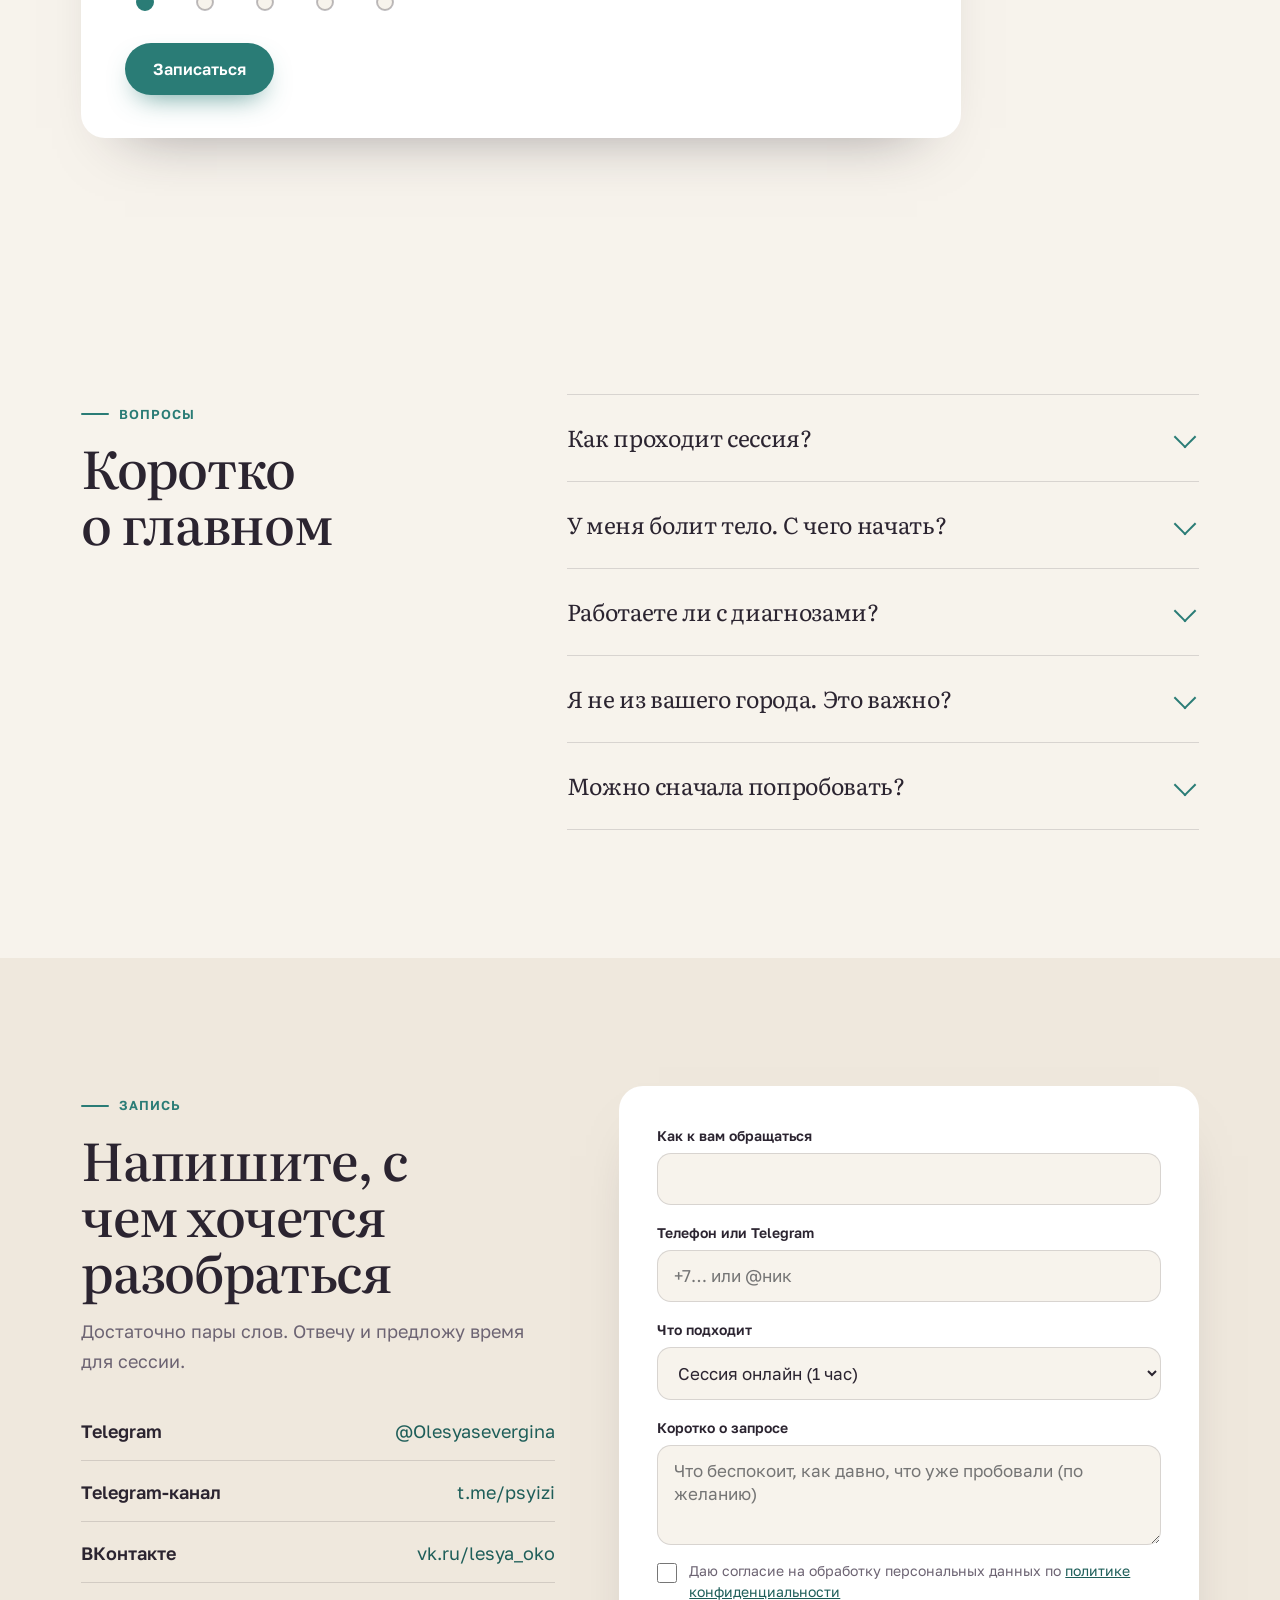
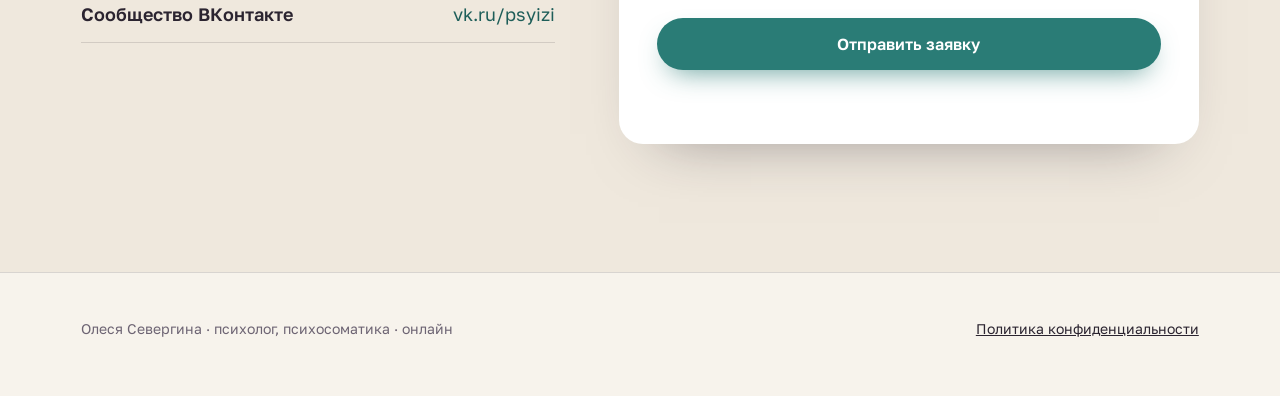
==== commit 6e4491ce: "Раздел «Обо мне»: фото, образование, дипломы; реквизиты оператора в политике Co-Authored-By: Claude " ====
--- a/index.html
+++ b/index.html
@@ -28,6 +28,7 @@
   </a>
   <nav class="nav" aria-label="Разделы">
     <a href="#body" data-roll>Тело</a>
+    <a href="#about" data-roll>Обо мне</a>
     <a href="#practice" data-roll>Практика</a>
     <a href="#price" data-roll>Стоимость</a>
     <a href="#faq" data-roll>Вопросы</a>
@@ -107,6 +108,35 @@
       <li><svg class="knot" viewBox="0 0 70 44" aria-hidden="true"><path/></svg><div><b>Психосоматические симптомы в теле</b><span>Когда напряжение проявляется телом, а не словами.</span></div></li>
     </ul>
     <p class="asks__foot" data-reveal>Работаю с запросами от 18 лет, из любого города, онлайн. Не работаю с клиническими расстройствами.</p>
+  </div>
+</section>
+
+<section class="sec about" id="about" aria-labelledby="aboutH">
+  <div class="wrap about__grid">
+    <figure class="about__ph" data-reveal>
+      <img src="img/olesya-portrait.jpg" width="800" height="800" loading="lazy" alt="Олеся Севергина, психолог: женщина в зелёном костюме с блокнотом и чашкой кофе в кресле">
+    </figure>
+    <div data-reveal>
+      <span class="eyebrow">Обо мне</span>
+      <h2 id="aboutH">Олеся Севергина</h2>
+      <p class="lead">Психолог, специалист по психосоматике. Помогаю разобраться, что стоит за тревогой, напряжением и усталостью, и услышать, что тело пытается сказать. Работаю онлайн, с людьми от 18 лет, из любого города.</p>
+      <h3 class="about__h">Образование</h3>
+      <ul class="edu">
+        <li>Профессиональная переподготовка «Практическая психология», 1000 часов, квалификация «Психолог-консультант», 2025</li>
+        <li>Профессиональная переподготовка «Системно-родовая терапия», 256 часов, 2024</li>
+        <li>Профессиональная переподготовка «Оздоровление и психологическая коррекция психосоматических расстройств», 330 часов, квалификация «Психосоматолог (консультант в вопросах психосоматики)», 2022</li>
+        <li>MBA, Practical psychology, 2025</li>
+      </ul>
+    </div>
+  </div>
+  <div class="wrap">
+    <h3 class="about__h about__h--c" data-reveal>Дипломы</h3>
+    <div class="diplomas" data-reveal>
+      <figure><a href="img/diploma-madpo-2025.jpg" target="_blank" rel="noopener"><img src="img/diploma-madpo-2025.jpg" width="900" height="666" loading="lazy" alt="Диплом о профессиональной переподготовке: Практическая психология, квалификация Психолог-консультант, 2025"></a><figcaption>Практическая психология, 2025</figcaption></figure>
+      <figure><a href="img/diploma-isp-2024.jpg" target="_blank" rel="noopener"><img src="img/diploma-isp-2024.jpg" width="900" height="634" loading="lazy" alt="Диплом о профессиональной переподготовке: Системно-родовая терапия, 256 часов, 2024"></a><figcaption>Системно-родовая терапия, 2024</figcaption></figure>
+      <figure><a href="img/diploma-psychosomatics-2022.jpg" target="_blank" rel="noopener"><img src="img/diploma-psychosomatics-2022.jpg" width="900" height="646" loading="lazy" alt="Диплом Академии психосоматики: психосоматолог, консультант в вопросах психосоматики, 2022"></a><figcaption>Психосоматика, 2022</figcaption></figure>
+      <figure><a href="img/diploma-mba-2025.jpg" target="_blank" rel="noopener"><img src="img/diploma-mba-2025.jpg" width="900" height="626" loading="lazy" alt="Диплом MBA, Practical psychology, 2025"></a><figcaption>MBA, Practical psychology, 2025</figcaption></figure>
+    </div>
   </div>
 </section>
 
--- a/styles.css
+++ b/styles.css
@@ -196,3 +196,17 @@
   .steps li,.phrase span{transition:none}
   .washing .water{animation:none;height:0}
 }
+
+/* about */
+.about__grid{display:grid;grid-template-columns:.8fr 1.2fr;gap:clamp(24px,5vw,64px);align-items:center}
+.about__ph{margin:0;border-radius:var(--r);overflow:hidden;box-shadow:0 34px 60px -40px rgba(30,60,58,.55)}
+.about__ph img{display:block;width:100%;height:auto}
+.about h2{margin:14px 0 18px}
+.about__h{font-size:clamp(20px,2vw + 8px,26px);margin:28px 0 12px}
+.about__h--c{margin:clamp(36px,5vw,64px) 0 18px}
+.edu{margin:0;padding:0 0 0 1.1em;color:var(--mute);display:grid;gap:8px}
+.diplomas{display:grid;grid-template-columns:repeat(4,1fr);gap:16px}
+.diplomas figure{margin:0}
+.diplomas img{display:block;width:100%;height:auto;border-radius:12px;box-shadow:0 18px 40px -28px rgba(30,60,58,.6)}
+.diplomas figcaption{margin-top:8px;font-size:14px;color:var(--mute)}
+@media (max-width:860px){.about__grid{grid-template-columns:1fr}.about__ph{max-width:420px}.diplomas{grid-template-columns:repeat(2,1fr)}}
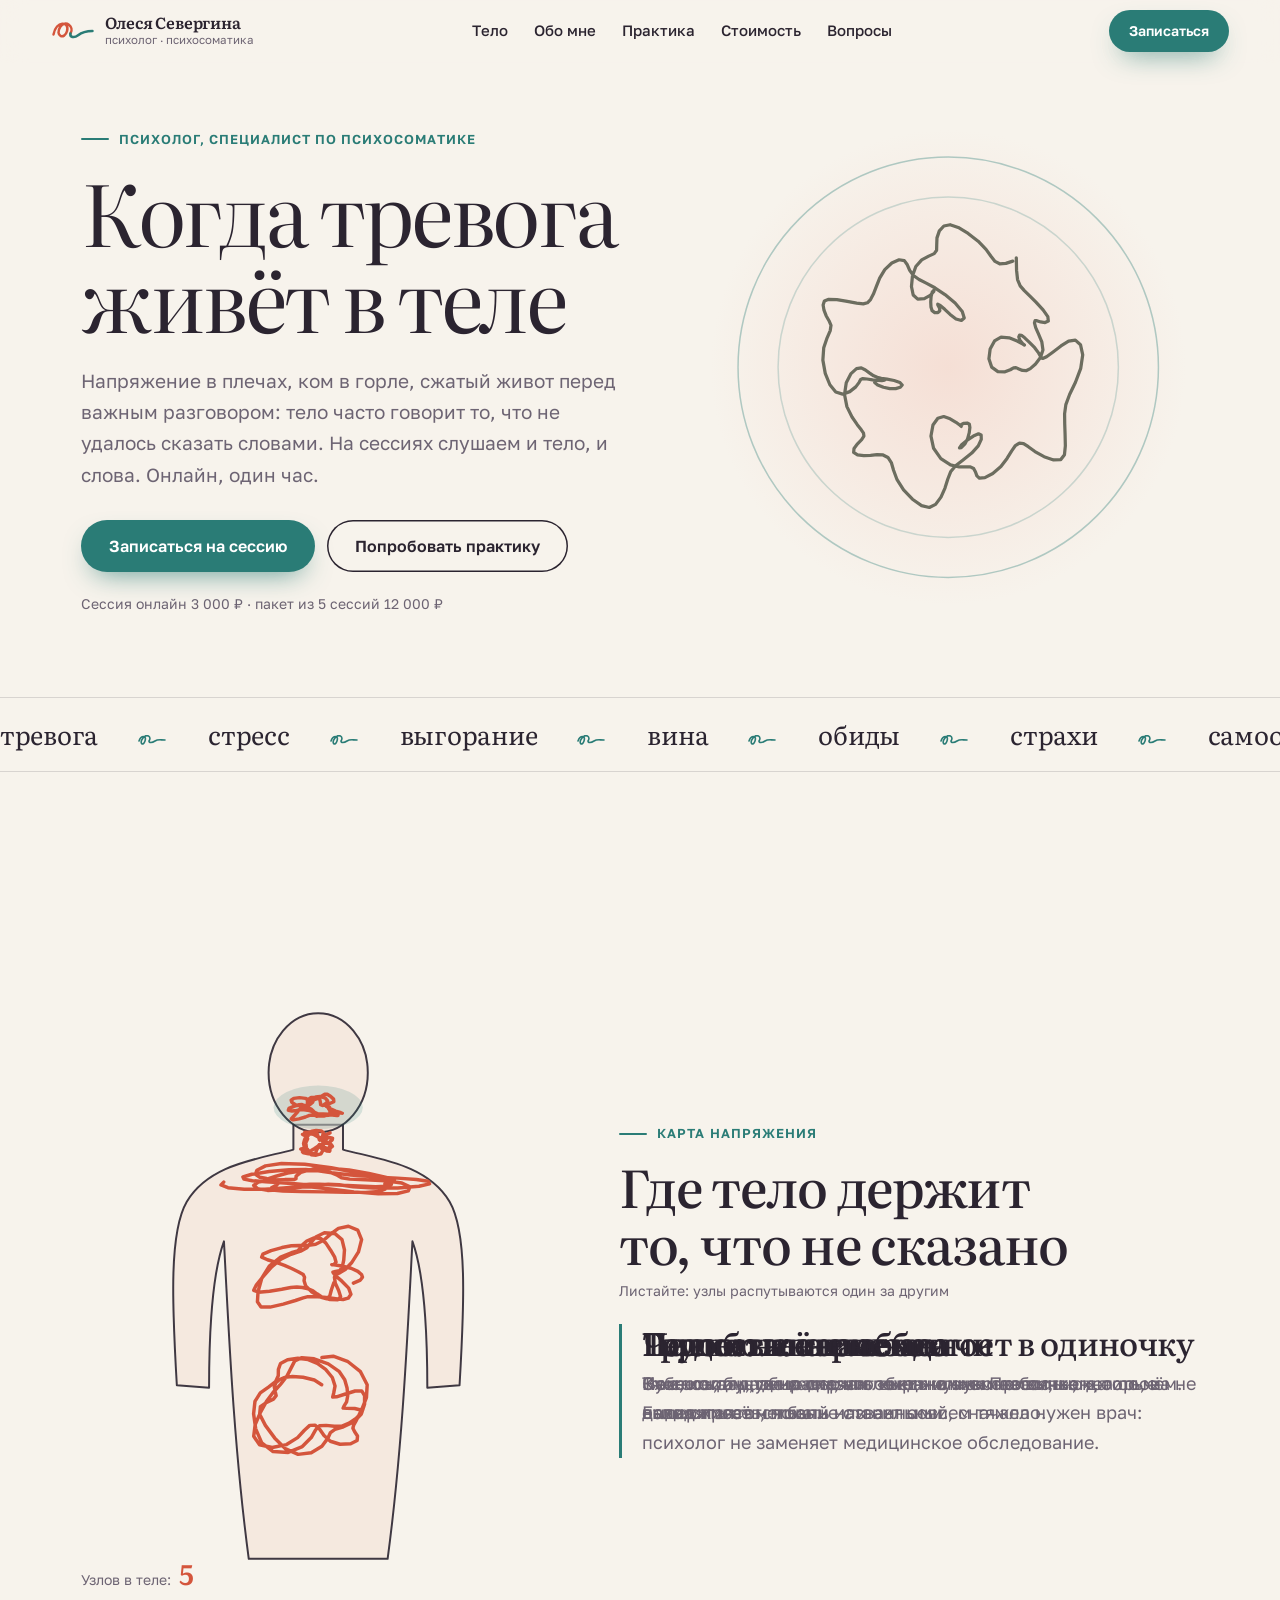
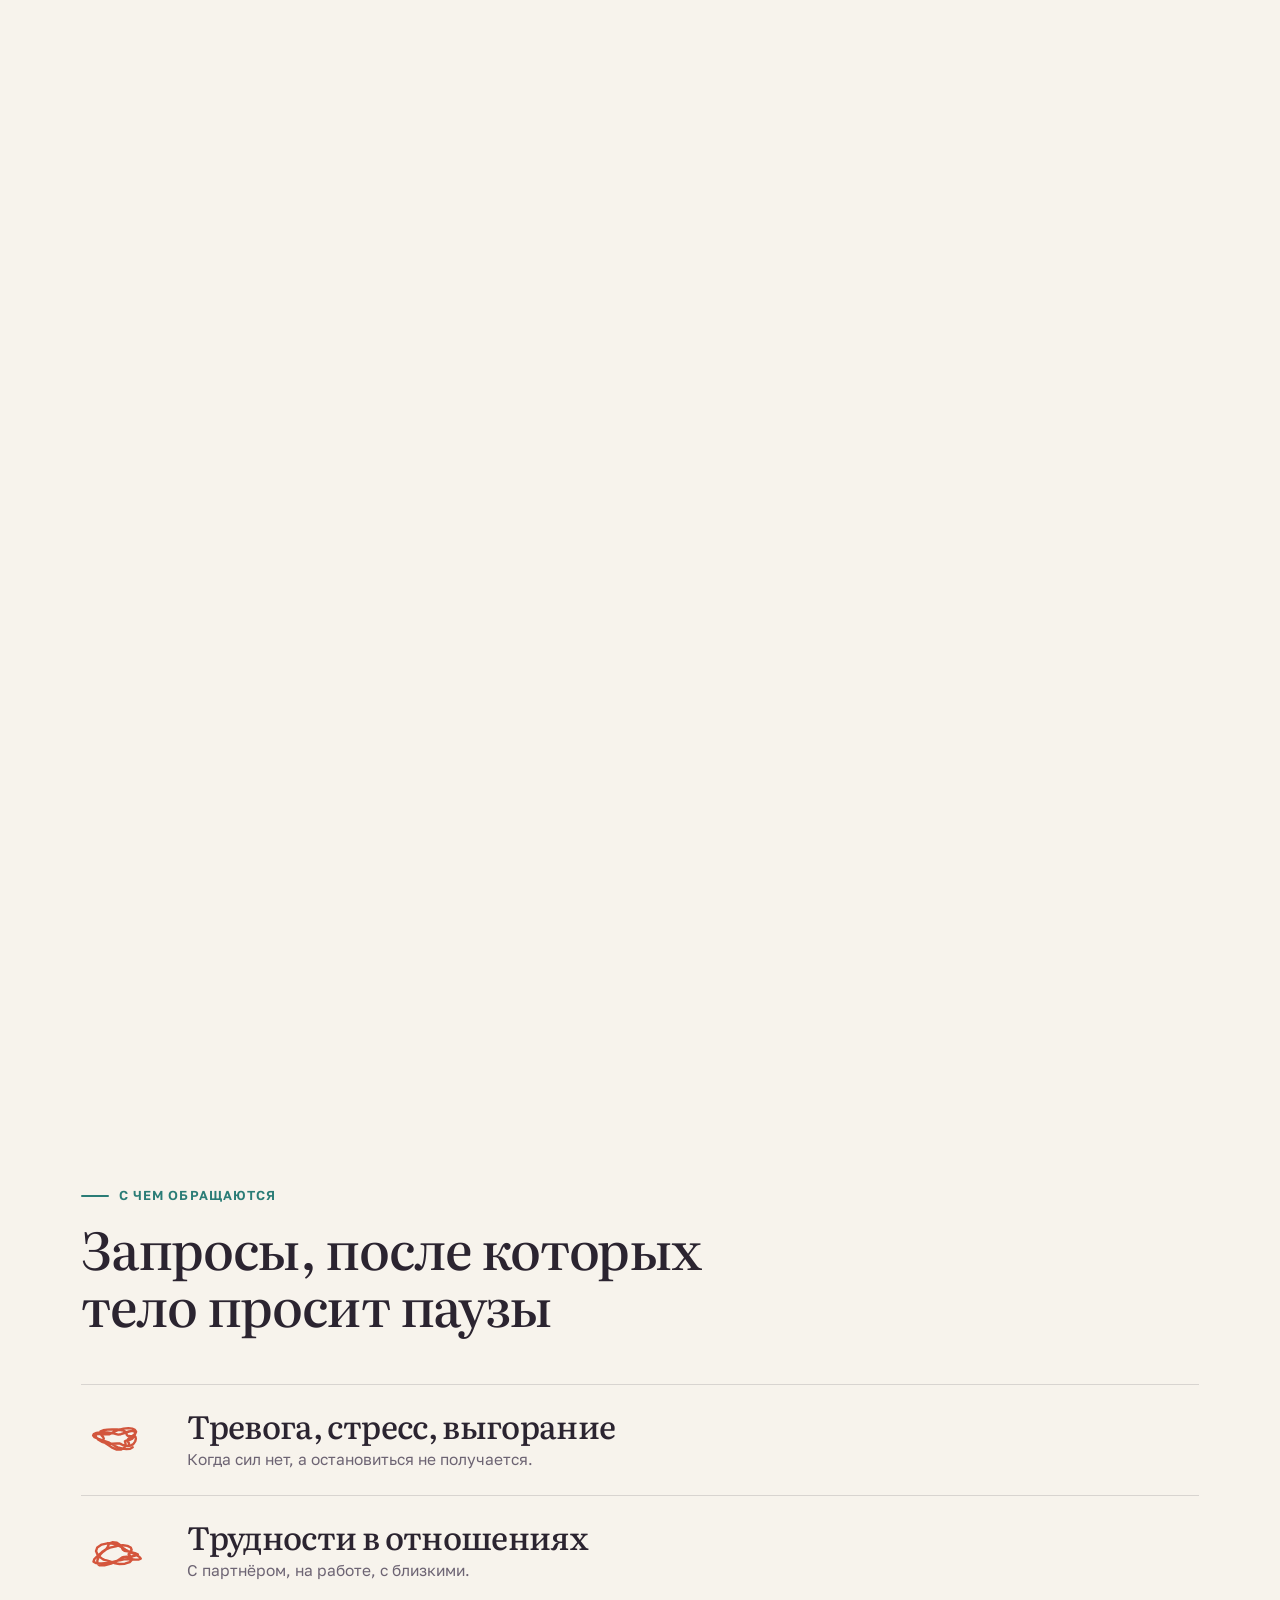
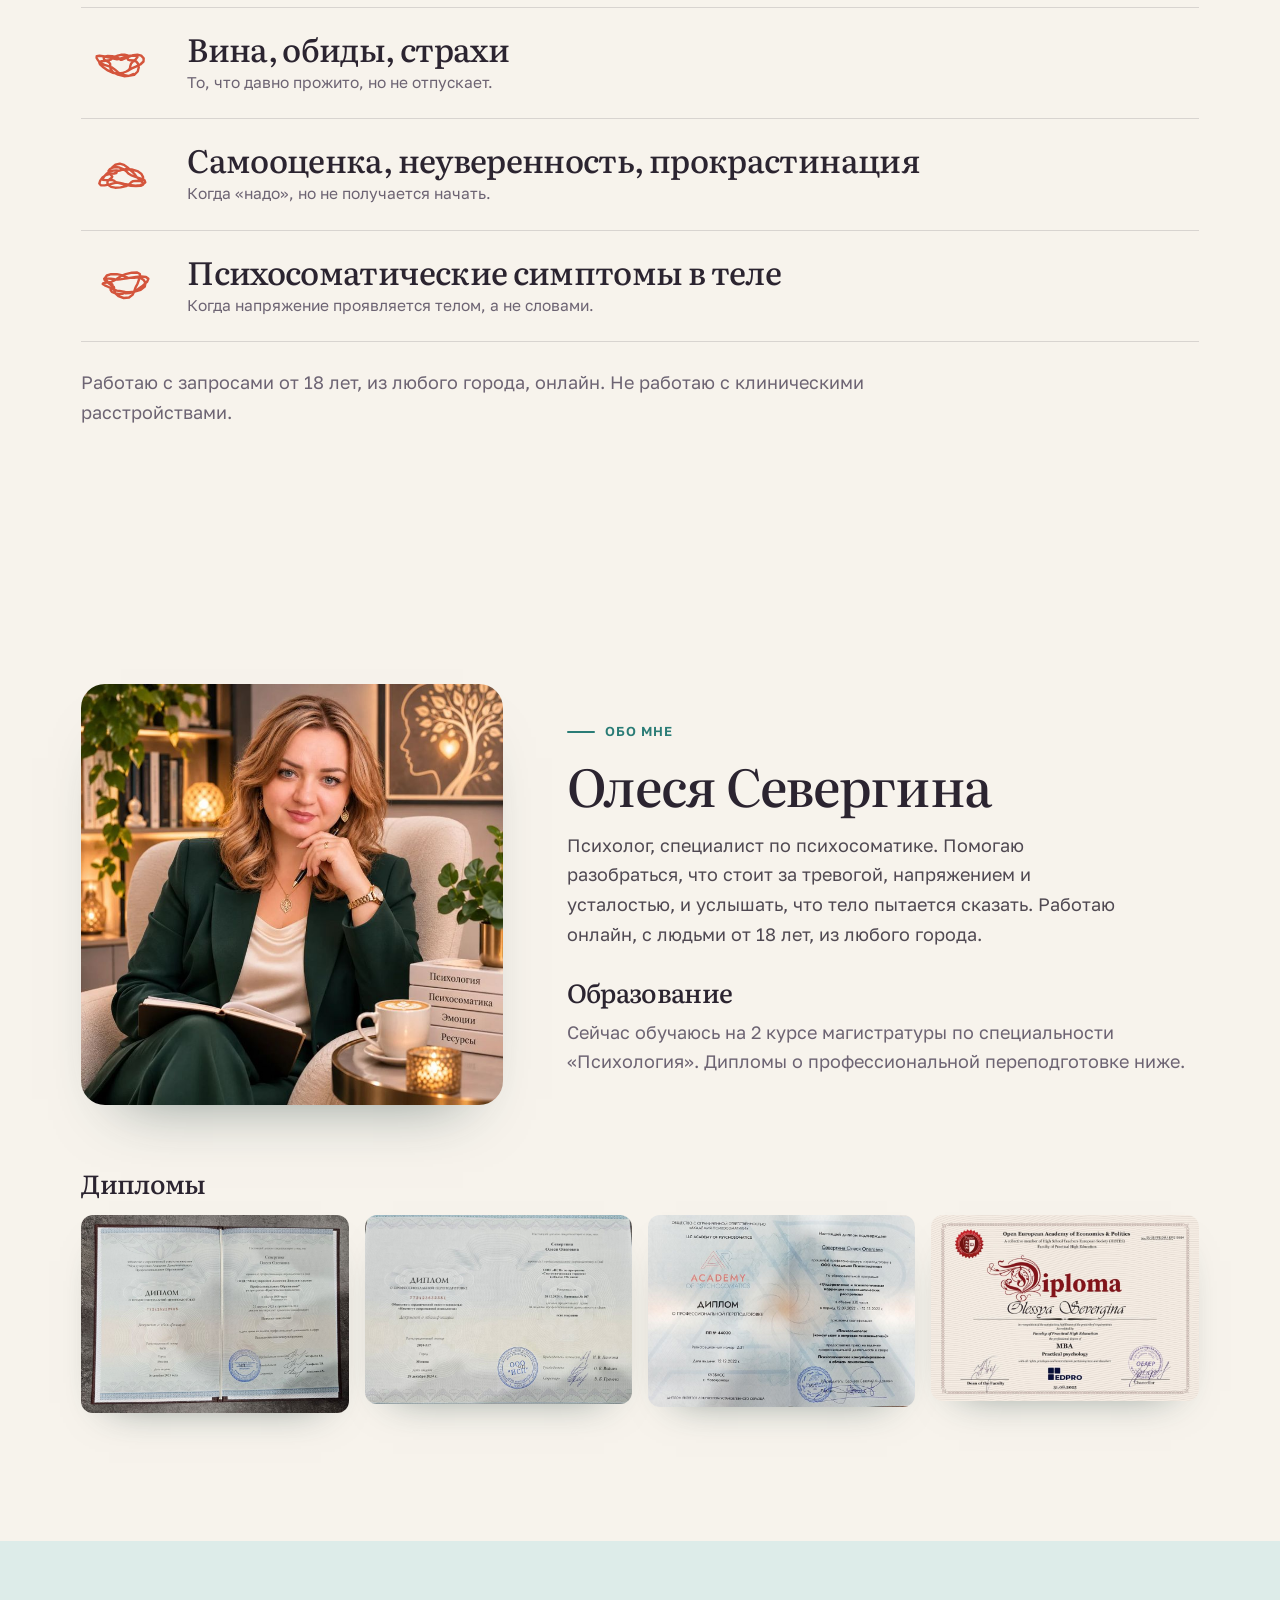
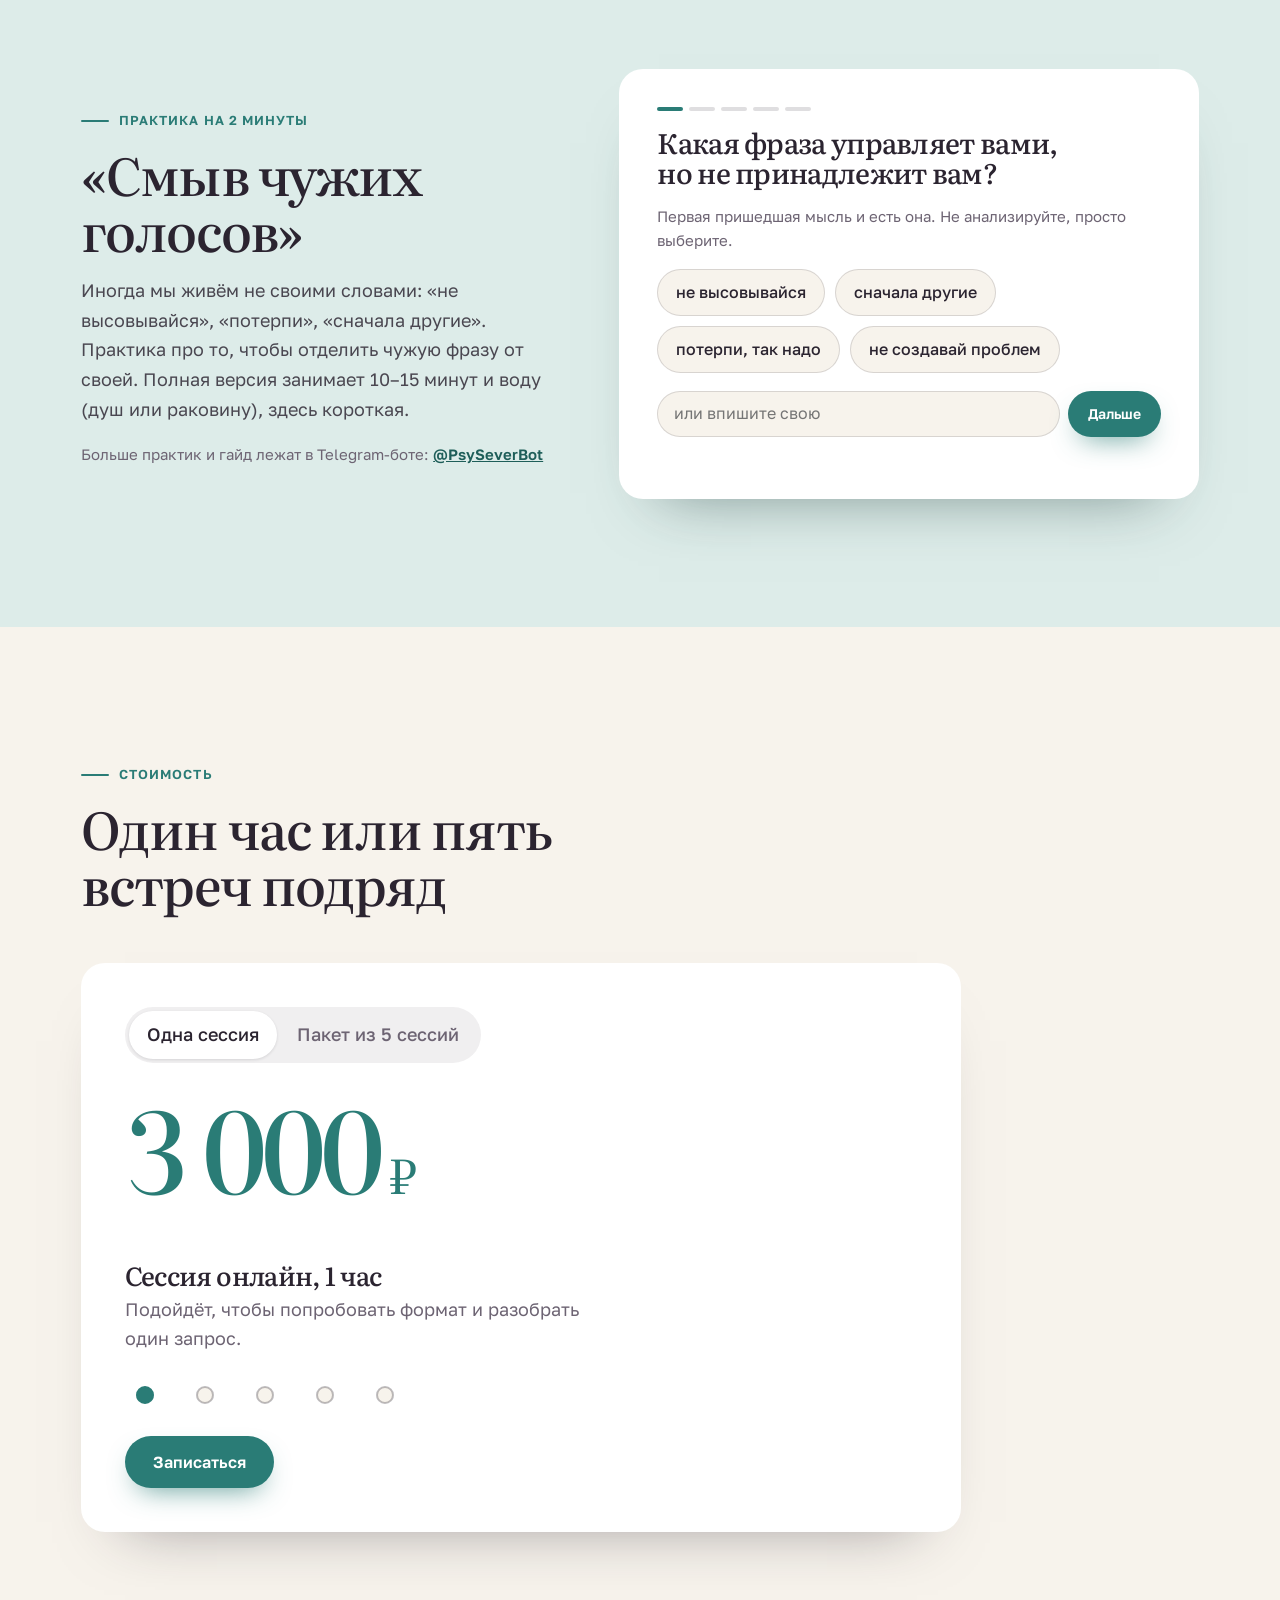
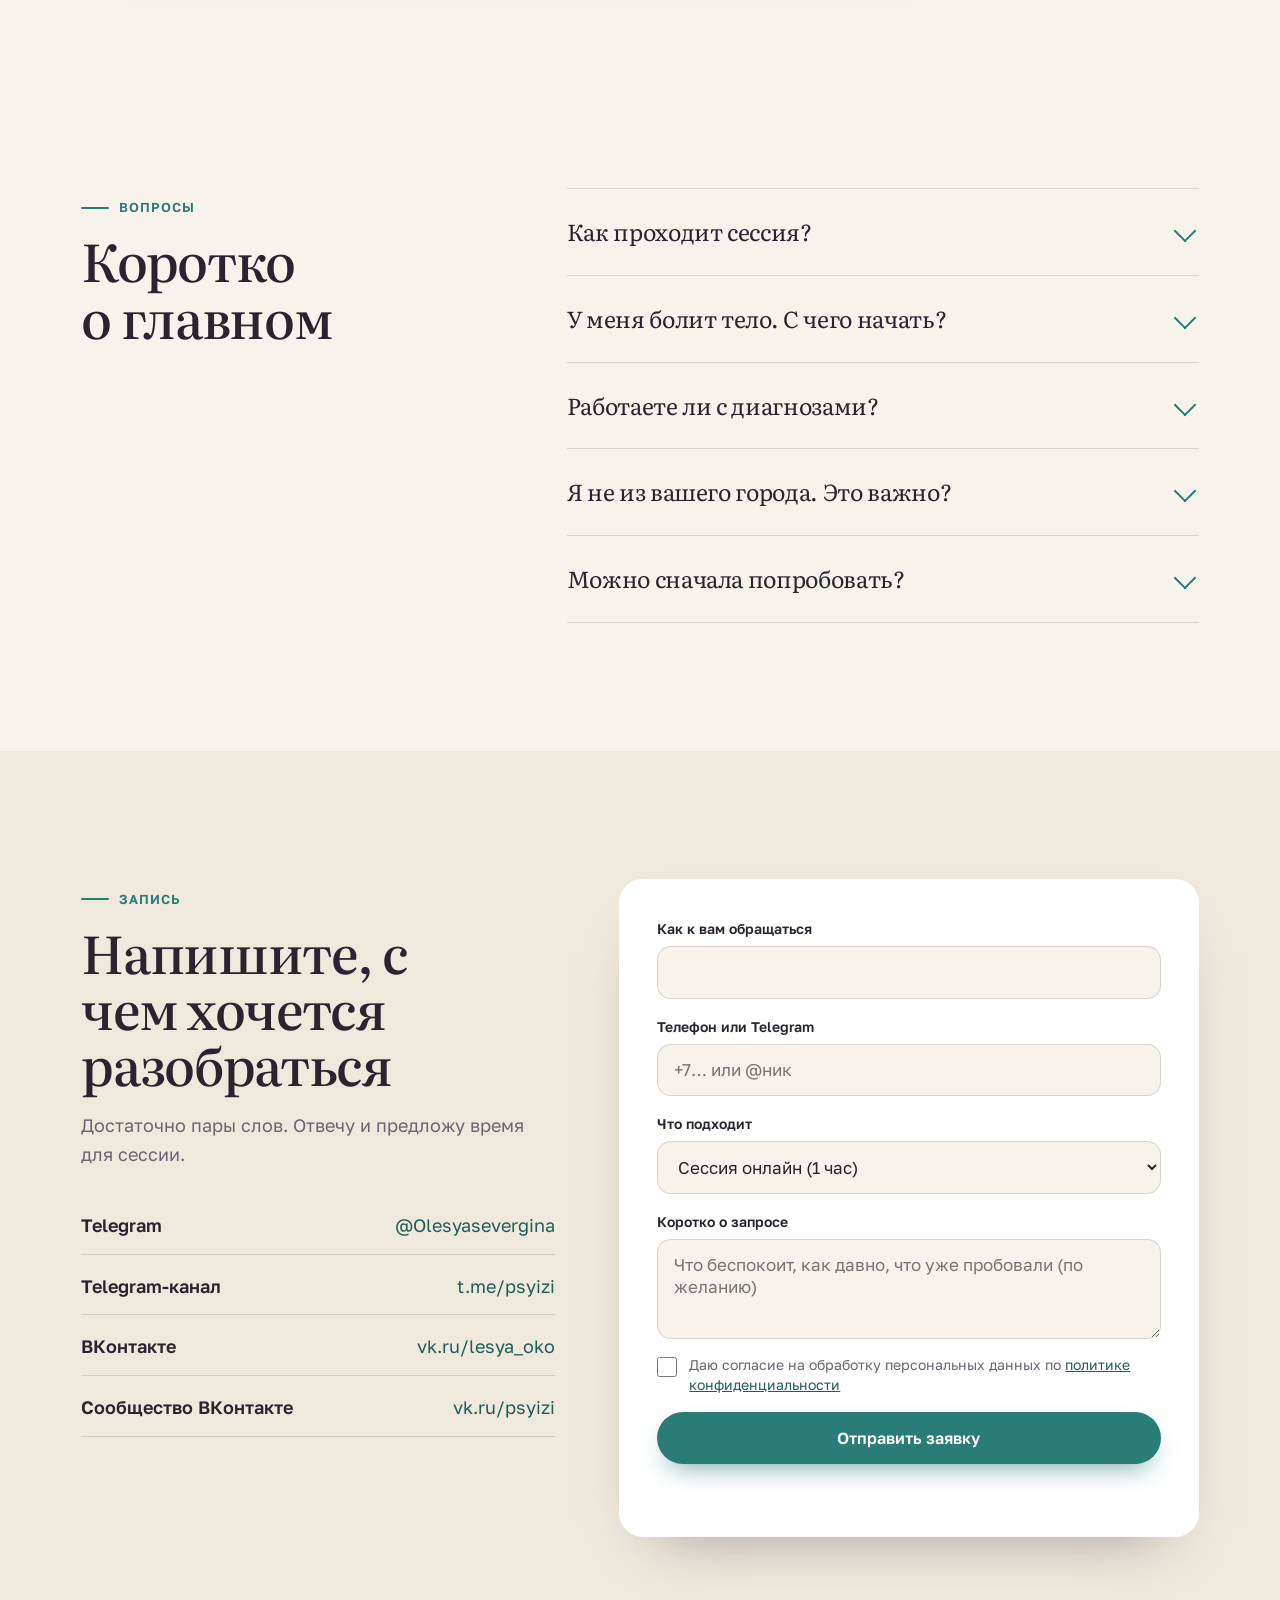
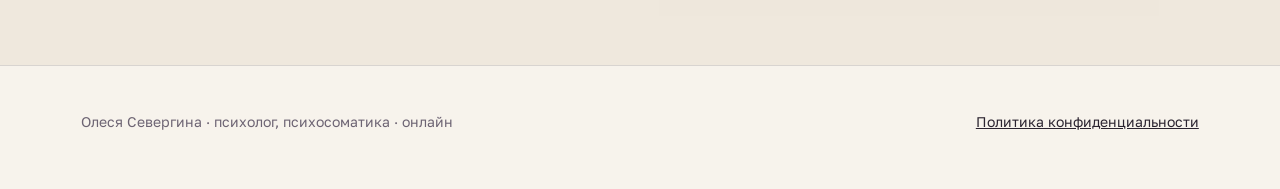
==== commit fe21949d: "О себе: магистратура 2 курс, дипломы только фото без подписей Co-Authored-By: Claude Sonnet 5.5 <nor" ====
--- a/index.html
+++ b/index.html
@@ -59,7 +59,7 @@
           <path id="heroKnot" fill="none" stroke-linecap="round" stroke-linejoin="round"/>
         </g>
       </svg>
-      <figcaption><span id="breathWord">выдох</span><em>проведите курсором: клубок затянется, отпустите: распутается</em></figcaption>
+      
     </figure>
   </div>
   <div class="ticker" aria-hidden="true"><div class="ticker__t"><span>тревога</span><span>стресс</span><span>выгорание</span><span>вина</span><span>обиды</span><span>страхи</span><span>самооценка</span><span>прокрастинация</span><span>напряжение в теле</span><span>тревога</span><span>стресс</span><span>выгорание</span><span>вина</span><span>обиды</span><span>страхи</span><span>самооценка</span><span>прокрастинация</span><span>напряжение в теле</span></div></div>
@@ -121,21 +121,16 @@
       <h2 id="aboutH">Олеся Севергина</h2>
       <p class="lead">Психолог, специалист по психосоматике. Помогаю разобраться, что стоит за тревогой, напряжением и усталостью, и услышать, что тело пытается сказать. Работаю онлайн, с людьми от 18 лет, из любого города.</p>
       <h3 class="about__h">Образование</h3>
-      <ul class="edu">
-        <li>Профессиональная переподготовка «Практическая психология», 1000 часов, квалификация «Психолог-консультант», 2025</li>
-        <li>Профессиональная переподготовка «Системно-родовая терапия», 256 часов, 2024</li>
-        <li>Профессиональная переподготовка «Оздоровление и психологическая коррекция психосоматических расстройств», 330 часов, квалификация «Психосоматолог (консультант в вопросах психосоматики)», 2022</li>
-        <li>MBA, Practical psychology, 2025</li>
-      </ul>
+      <p class="edu-now">Сейчас обучаюсь на 2 курсе магистратуры по специальности «Психология». Дипломы о профессиональной переподготовке ниже.</p>
     </div>
   </div>
   <div class="wrap">
     <h3 class="about__h about__h--c" data-reveal>Дипломы</h3>
     <div class="diplomas" data-reveal>
-      <figure><a href="img/diploma-madpo-2025.jpg" target="_blank" rel="noopener"><img src="img/diploma-madpo-2025.jpg" width="900" height="666" loading="lazy" alt="Диплом о профессиональной переподготовке: Практическая психология, квалификация Психолог-консультант, 2025"></a><figcaption>Практическая психология, 2025</figcaption></figure>
-      <figure><a href="img/diploma-isp-2024.jpg" target="_blank" rel="noopener"><img src="img/diploma-isp-2024.jpg" width="900" height="634" loading="lazy" alt="Диплом о профессиональной переподготовке: Системно-родовая терапия, 256 часов, 2024"></a><figcaption>Системно-родовая терапия, 2024</figcaption></figure>
-      <figure><a href="img/diploma-psychosomatics-2022.jpg" target="_blank" rel="noopener"><img src="img/diploma-psychosomatics-2022.jpg" width="900" height="646" loading="lazy" alt="Диплом Академии психосоматики: психосоматолог, консультант в вопросах психосоматики, 2022"></a><figcaption>Психосоматика, 2022</figcaption></figure>
-      <figure><a href="img/diploma-mba-2025.jpg" target="_blank" rel="noopener"><img src="img/diploma-mba-2025.jpg" width="900" height="626" loading="lazy" alt="Диплом MBA, Practical psychology, 2025"></a><figcaption>MBA, Practical psychology, 2025</figcaption></figure>
+      <figure><a href="img/diploma-madpo-2025.jpg" target="_blank" rel="noopener"><img src="img/diploma-madpo-2025.jpg" width="900" height="666" loading="lazy" alt="Диплом о профессиональной переподготовке, Практическая психология"></a></figure>
+      <figure><a href="img/diploma-isp-2024.jpg" target="_blank" rel="noopener"><img src="img/diploma-isp-2024.jpg" width="900" height="634" loading="lazy" alt="Диплом о профессиональной переподготовке, Системно-родовая терапия"></a></figure>
+      <figure><a href="img/diploma-psychosomatics-2022.jpg" target="_blank" rel="noopener"><img src="img/diploma-psychosomatics-2022.jpg" width="900" height="646" loading="lazy" alt="Диплом Академии психосоматики"></a></figure>
+      <figure><a href="img/diploma-mba-2025.jpg" target="_blank" rel="noopener"><img src="img/diploma-mba-2025.jpg" width="900" height="626" loading="lazy" alt="Диплом MBA, Practical psychology"></a></figure>
     </div>
   </div>
 </section>
--- a/styles.css
+++ b/styles.css
@@ -204,6 +204,7 @@
 .about h2{margin:14px 0 18px}
 .about__h{font-size:clamp(20px,2vw + 8px,26px);margin:28px 0 12px}
 .about__h--c{margin:clamp(36px,5vw,64px) 0 18px}
+.edu-now{margin:0;color:var(--mute)}
 .edu{margin:0;padding:0 0 0 1.1em;color:var(--mute);display:grid;gap:8px}
 .diplomas{display:grid;grid-template-columns:repeat(4,1fr);gap:16px}
 .diplomas figure{margin:0}
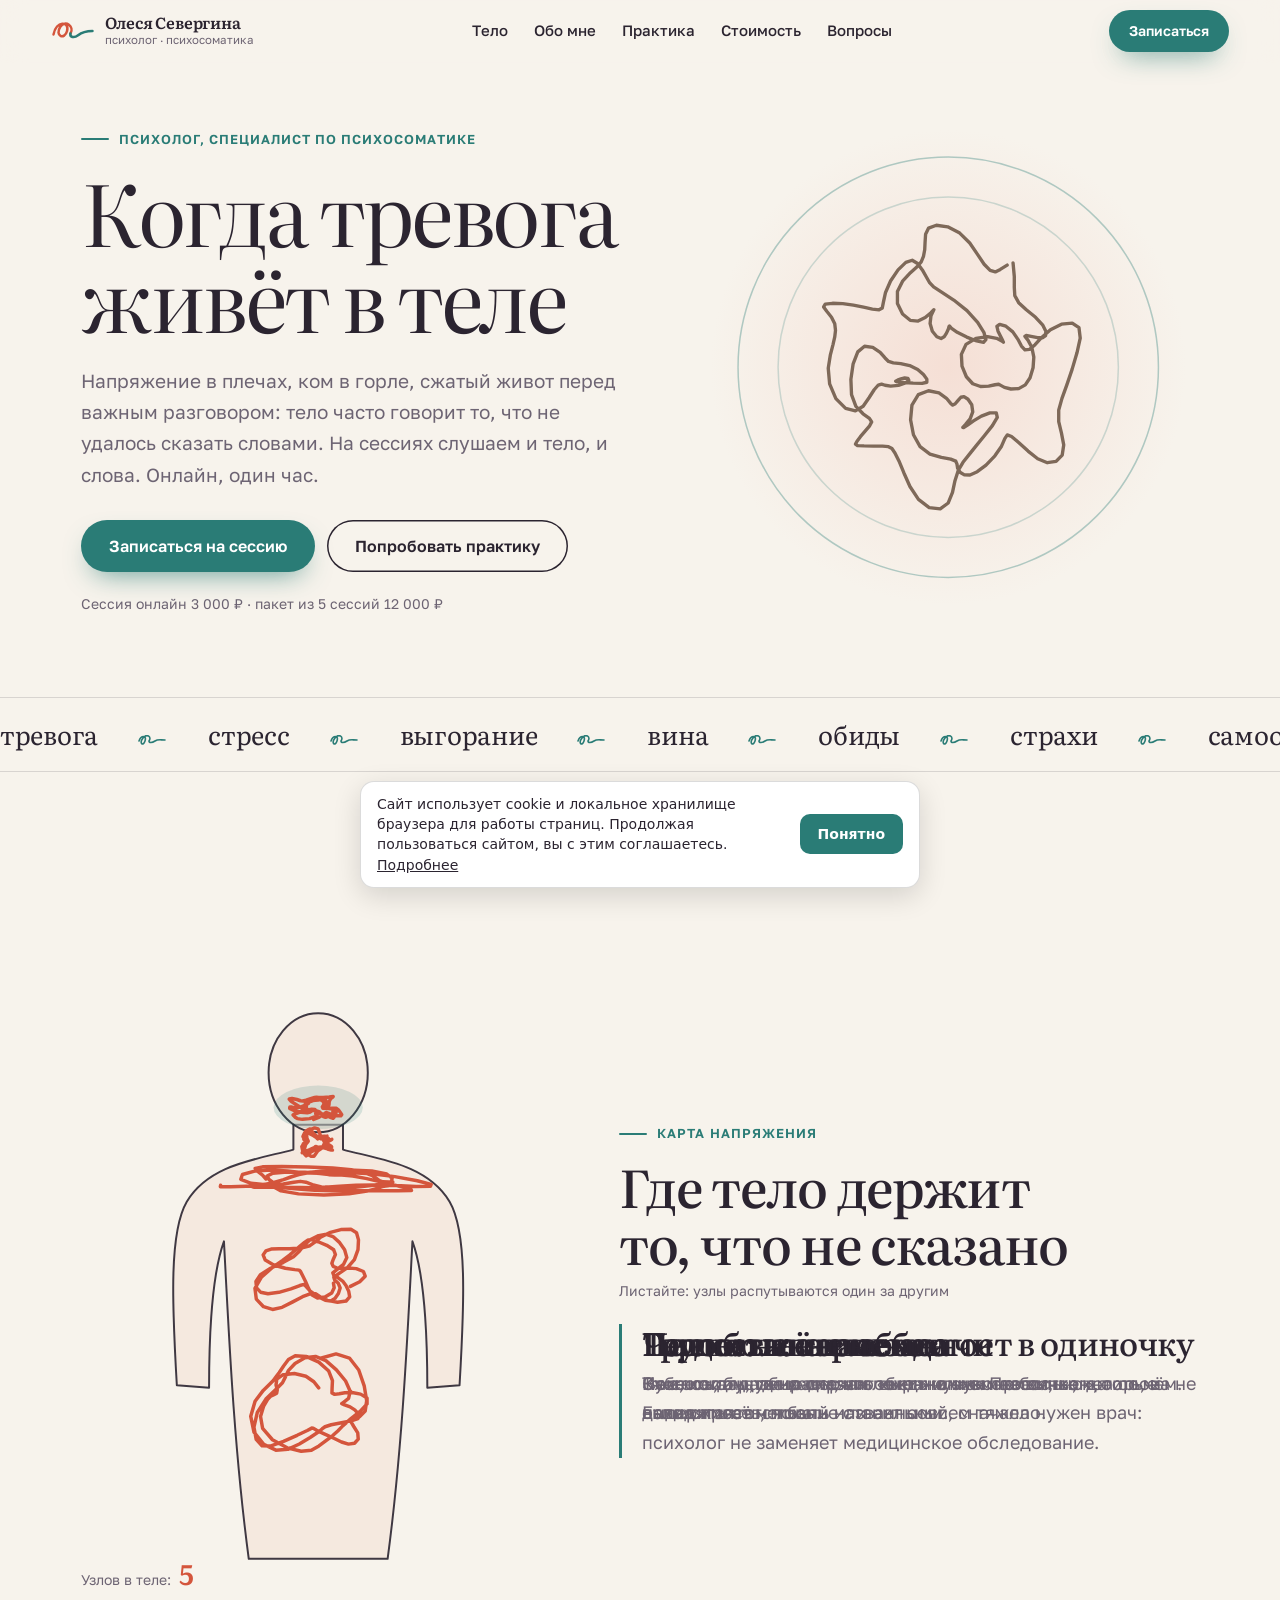
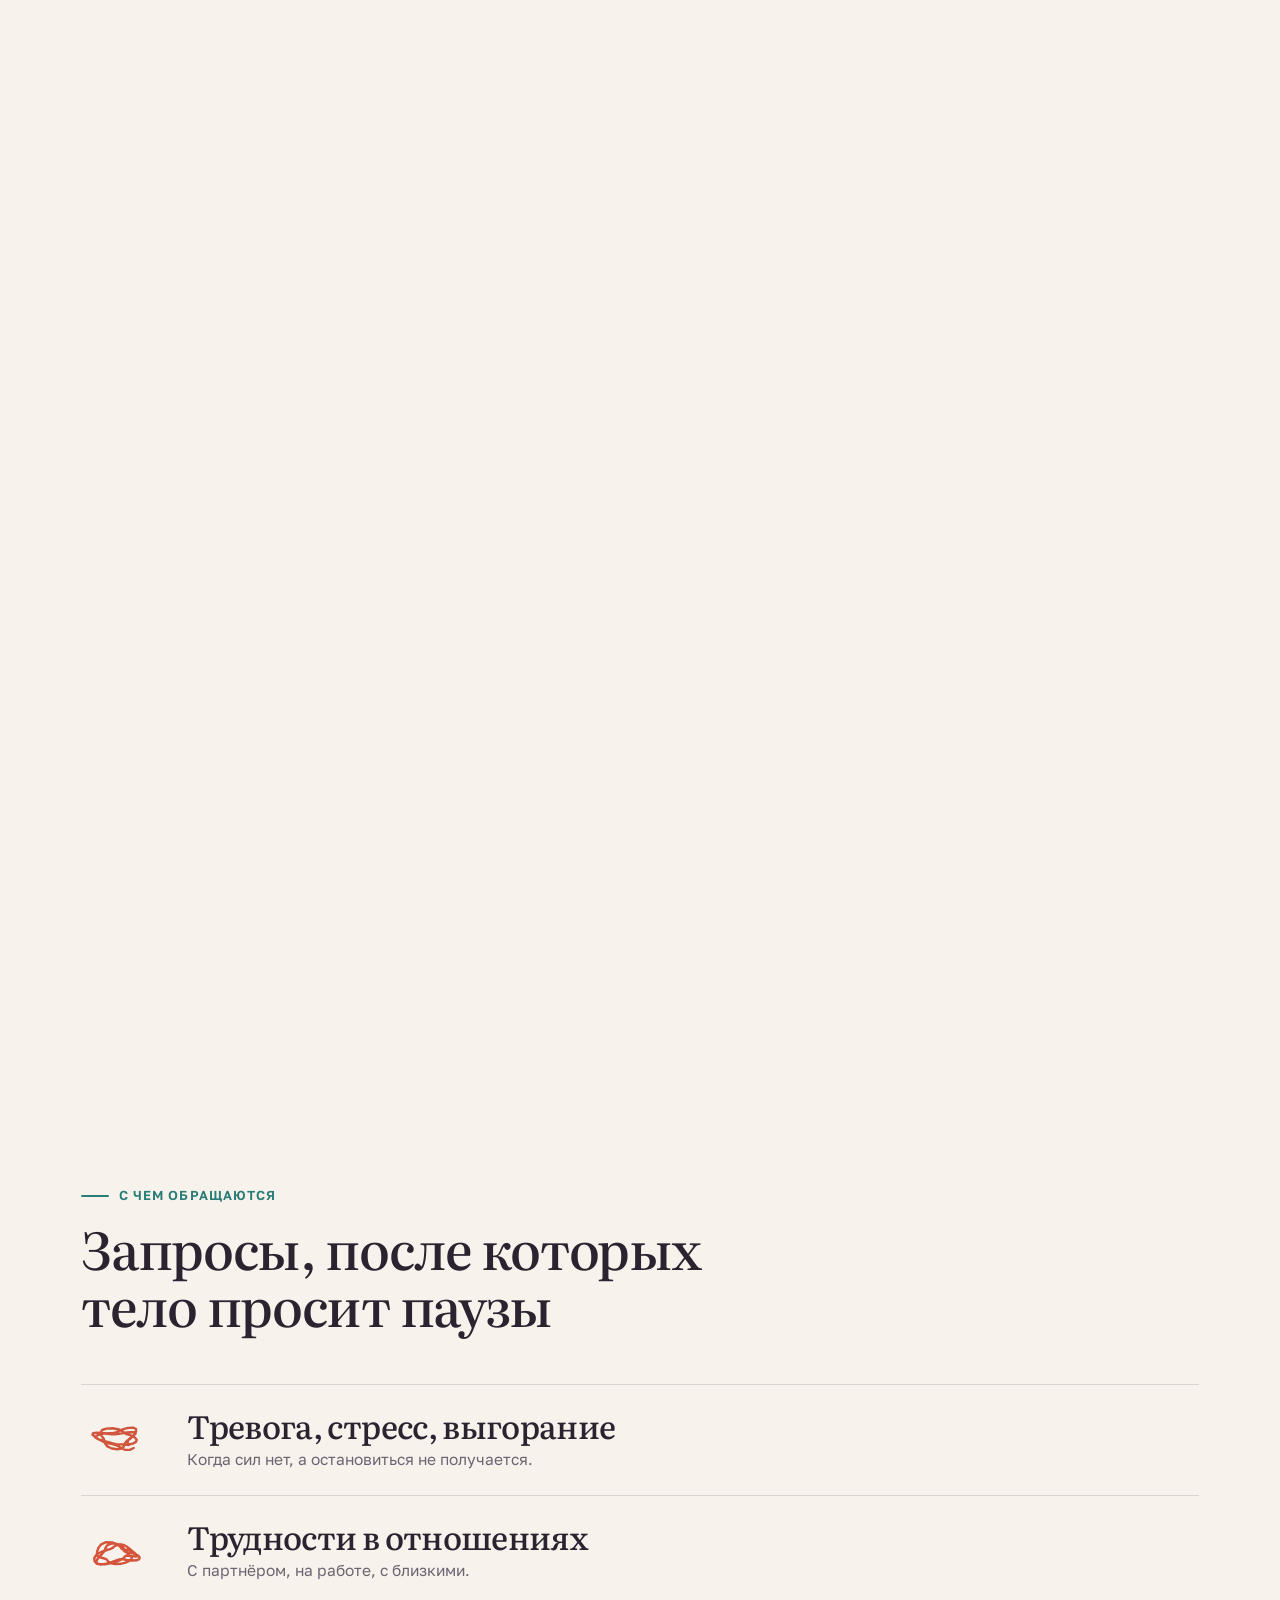
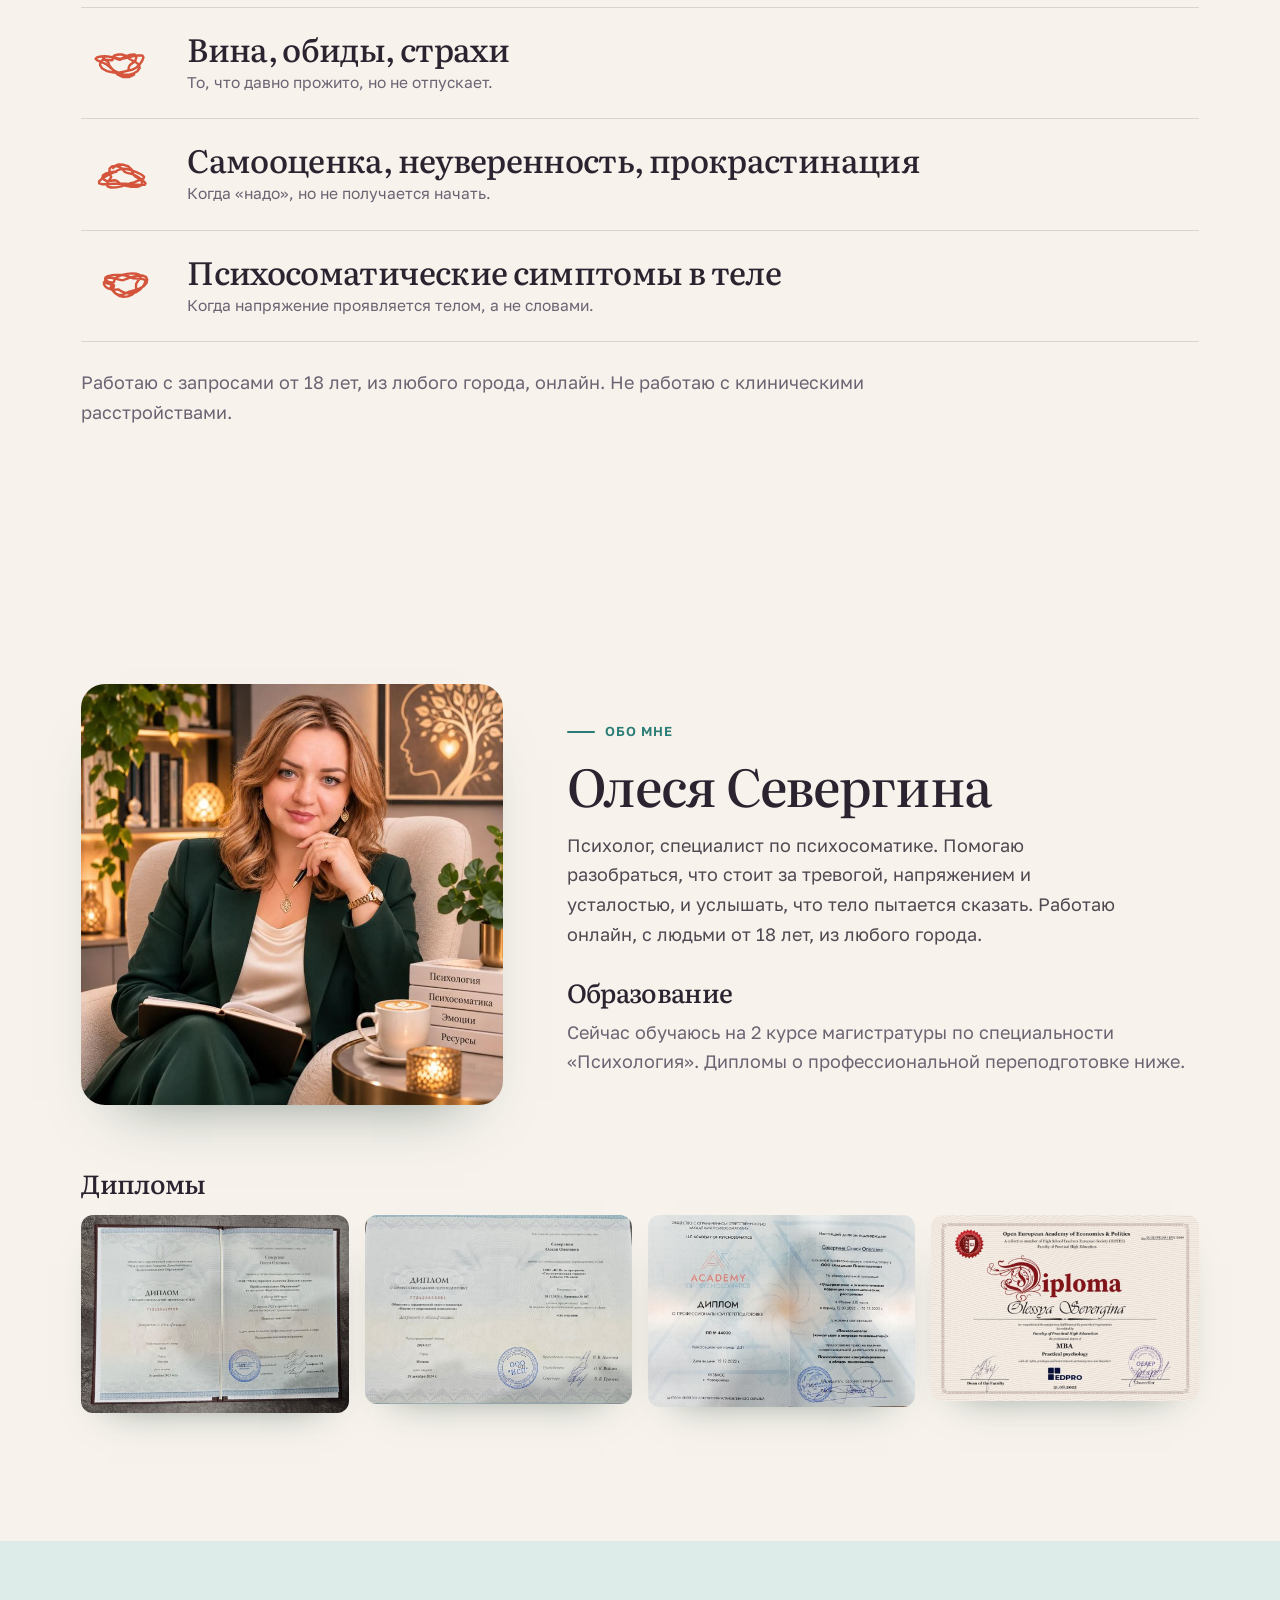
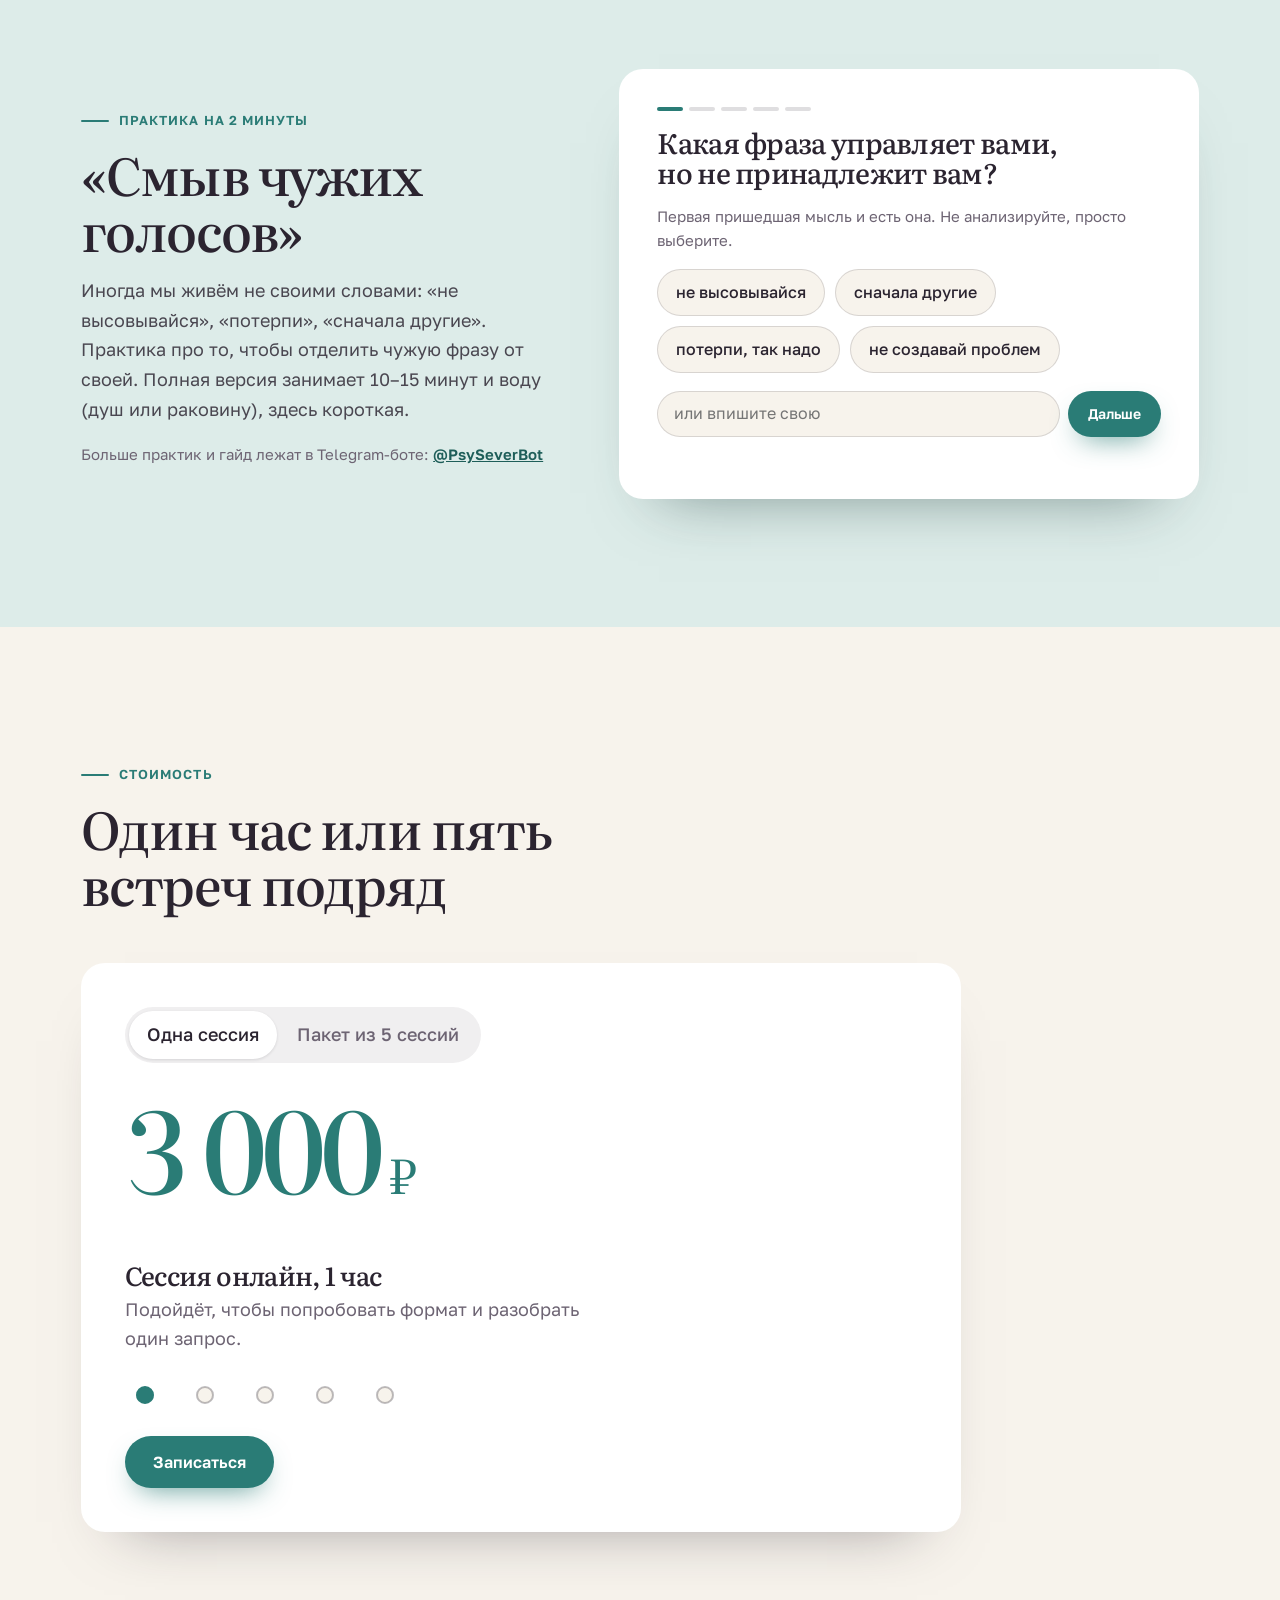
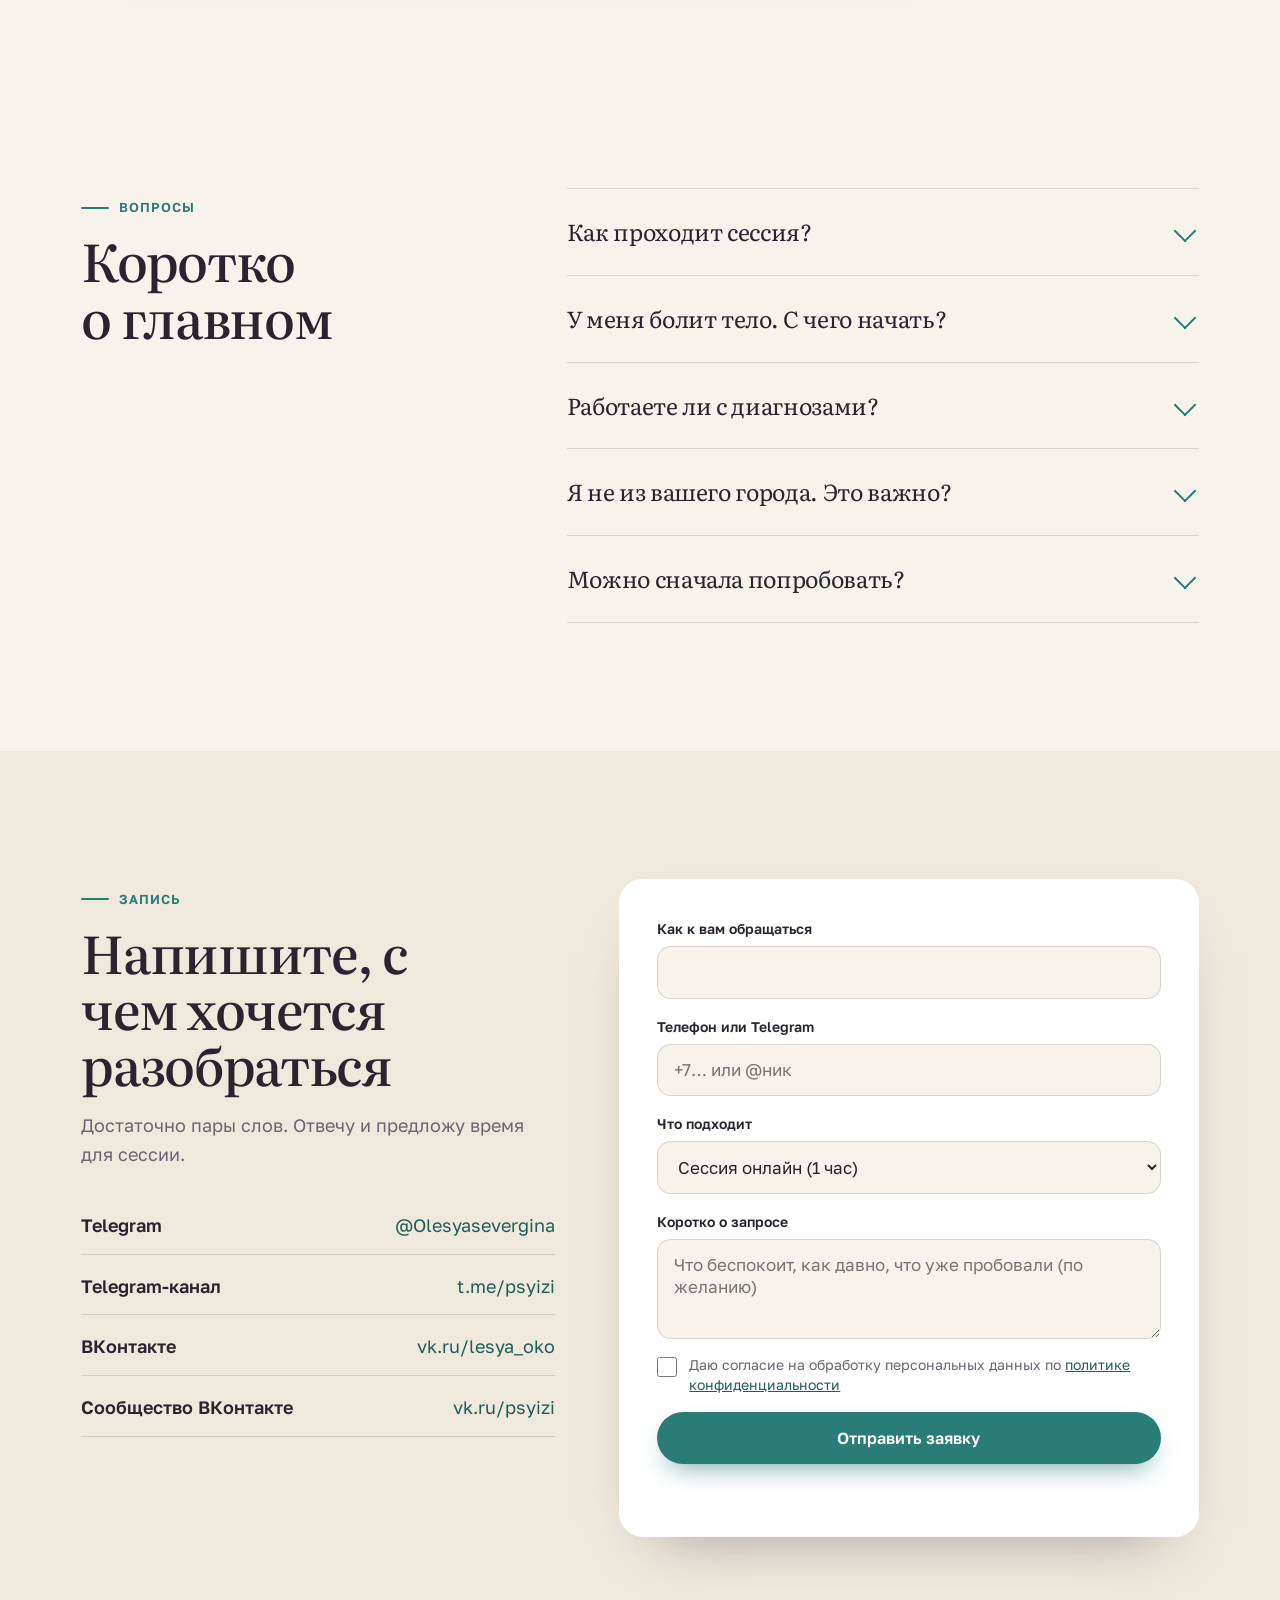
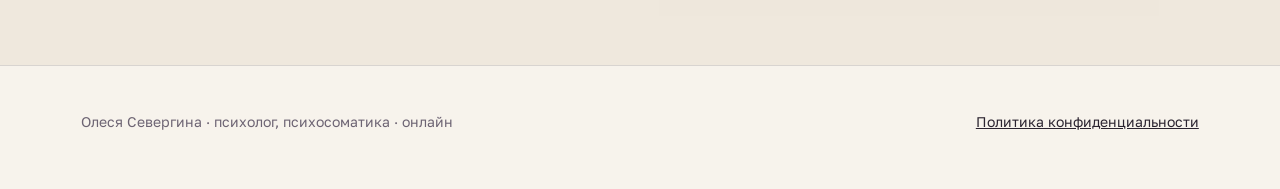
==== commit 05a709d5: "SEO: мета-теги, canonical, Open Graph, JSON-LD, robots, sitemap, согласие и плашка cookie Co-Authore" ====
--- a/index.html
+++ b/index.html
@@ -4,10 +4,63 @@
 <meta charset="utf-8">
 <meta name="viewport" content="width=device-width, initial-scale=1">
 <title>Олеся Севергина: психолог, психосоматика, онлайн</title>
-<meta name="description" content="Психолог, специалист по психосоматике. Тревога, стресс, выгорание, отношения, вина и обиды, напряжение в теле. Сессия онлайн 1 час, 3 000 ₽, пакет из 5 сессий 12 000 ₽.">
+<meta name="description" content="Психолог, специалист по психосоматике. Онлайн-сессии: тревога, стресс, выгорание, отношения, напряжение в теле. Запись через сайт или Telegram.">
+<link rel="canonical" href="https://murzzsite.github.io/olesya-psy-soma/">
+<meta property="og:locale" content="ru_RU">
+<meta property="og:site_name" content="Олеся Севергина, психолог">
 <meta property="og:type" content="website">
+<meta property="og:url" content="https://murzzsite.github.io/olesya-psy-soma/">
 <meta property="og:title" content="Когда тревога живёт в теле: психолог Олеся Севергина">
 <meta property="og:description" content="Психосоматика и психологическая помощь онлайн. Сессия 1 час, 3 000 ₽.">
+<meta property="og:image" content="https://murzzsite.github.io/olesya-psy-soma/img/olesya-portrait.jpg">
+<meta property="og:image:alt" content="Олеся Севергина, психолог">
+<meta name="twitter:card" content="summary">
+<meta name="twitter:title" content="Когда тревога живёт в теле: психолог Олеся Севергина">
+<meta name="twitter:description" content="Психосоматика и психологическая помощь онлайн. Сессия 1 час, 3 000 ₽.">
+<meta name="twitter:image" content="https://murzzsite.github.io/olesya-psy-soma/img/olesya-portrait.jpg">
+<meta name="robots" content="index, follow">
+<script type="application/ld+json">{
+ "@context": "https://schema.org",
+ "@graph": [
+  {
+   "@type": "WebSite",
+   "@id": "https://murzzsite.github.io/olesya-psy-soma/#website",
+   "url": "https://murzzsite.github.io/olesya-psy-soma/",
+   "name": "Олеся Севергина, психолог",
+   "inLanguage": "ru-RU"
+  },
+  {
+   "@type": "Person",
+   "@id": "https://murzzsite.github.io/olesya-psy-soma/#person",
+   "name": "Олеся Севергина",
+   "jobTitle": "Психолог, специалист по психосоматике",
+   "url": "https://murzzsite.github.io/olesya-psy-soma/",
+   "image": "https://murzzsite.github.io/olesya-psy-soma/img/olesya-portrait.jpg",
+   "sameAs": [
+    "https://t.me/Olesyasevergina",
+    "https://t.me/psyizi",
+    "https://vk.ru/lesya_oko",
+    "https://vk.ru/psyizi"
+   ]
+  },
+  {
+   "@type": "ProfessionalService",
+   "@id": "https://murzzsite.github.io/olesya-psy-soma/#service",
+   "name": "Олеся Севергина: психолог, психосоматика",
+   "description": "Онлайн-консультации психолога: тревога, стресс, выгорание, отношения, напряжение в теле.",
+   "url": "https://murzzsite.github.io/olesya-psy-soma/",
+   "image": "https://murzzsite.github.io/olesya-psy-soma/img/olesya-portrait.jpg",
+   "founder": {
+    "@id": "https://murzzsite.github.io/olesya-psy-soma/#person"
+   },
+   "areaServed": "Онлайн",
+   "sameAs": [
+    "https://t.me/Olesyasevergina",
+    "https://t.me/psyizi"
+   ]
+  }
+ ]
+}</script>
 <meta name="theme-color" content="#F7F3EC">
 <link rel="icon" href="data:image/svg+xml,%3Csvg xmlns='http://www.w3.org/2000/svg' viewBox='0 0 64 64'%3E%3Crect width='64' height='64' rx='18' fill='%23F7F3EC'/%3E%3Cpath d='M8 34c2-14 22-16 18-4s-16 6-8-4 18-2 14 8c-1 3 4 5 9 2s9-2 13-2' stroke='%232A7C76' stroke-width='5' stroke-linecap='round' fill='none'/%3E%3C/svg%3E">
 <link rel="preconnect" href="https://fonts.googleapis.com">
@@ -225,5 +278,6 @@
     <span><a href="privacy.html">Политика конфиденциальности</a></span>
   </div>
 </footer>
+<script src="cookie.js" defer data-ink="#2B2430" data-accent="#2A7C76" data-on-accent="#ffffff"></script>
 </body>
 </html>
